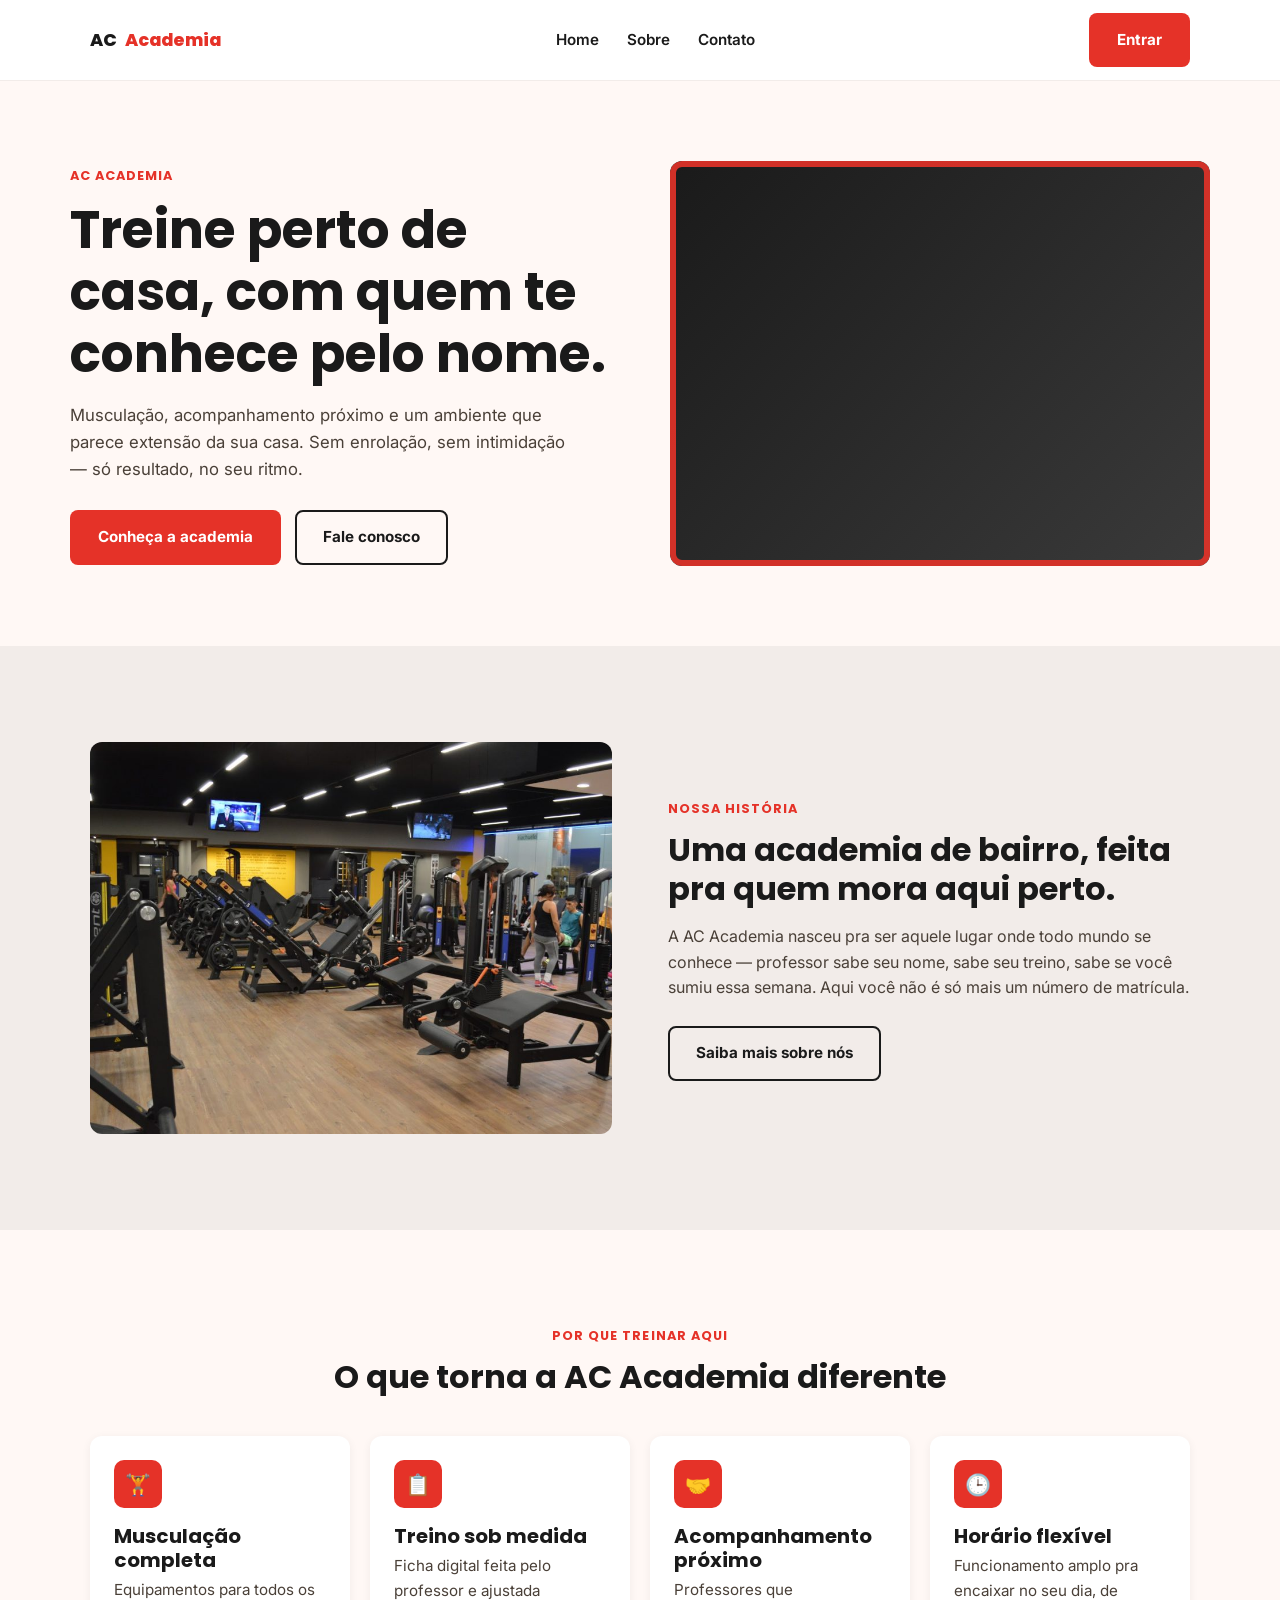
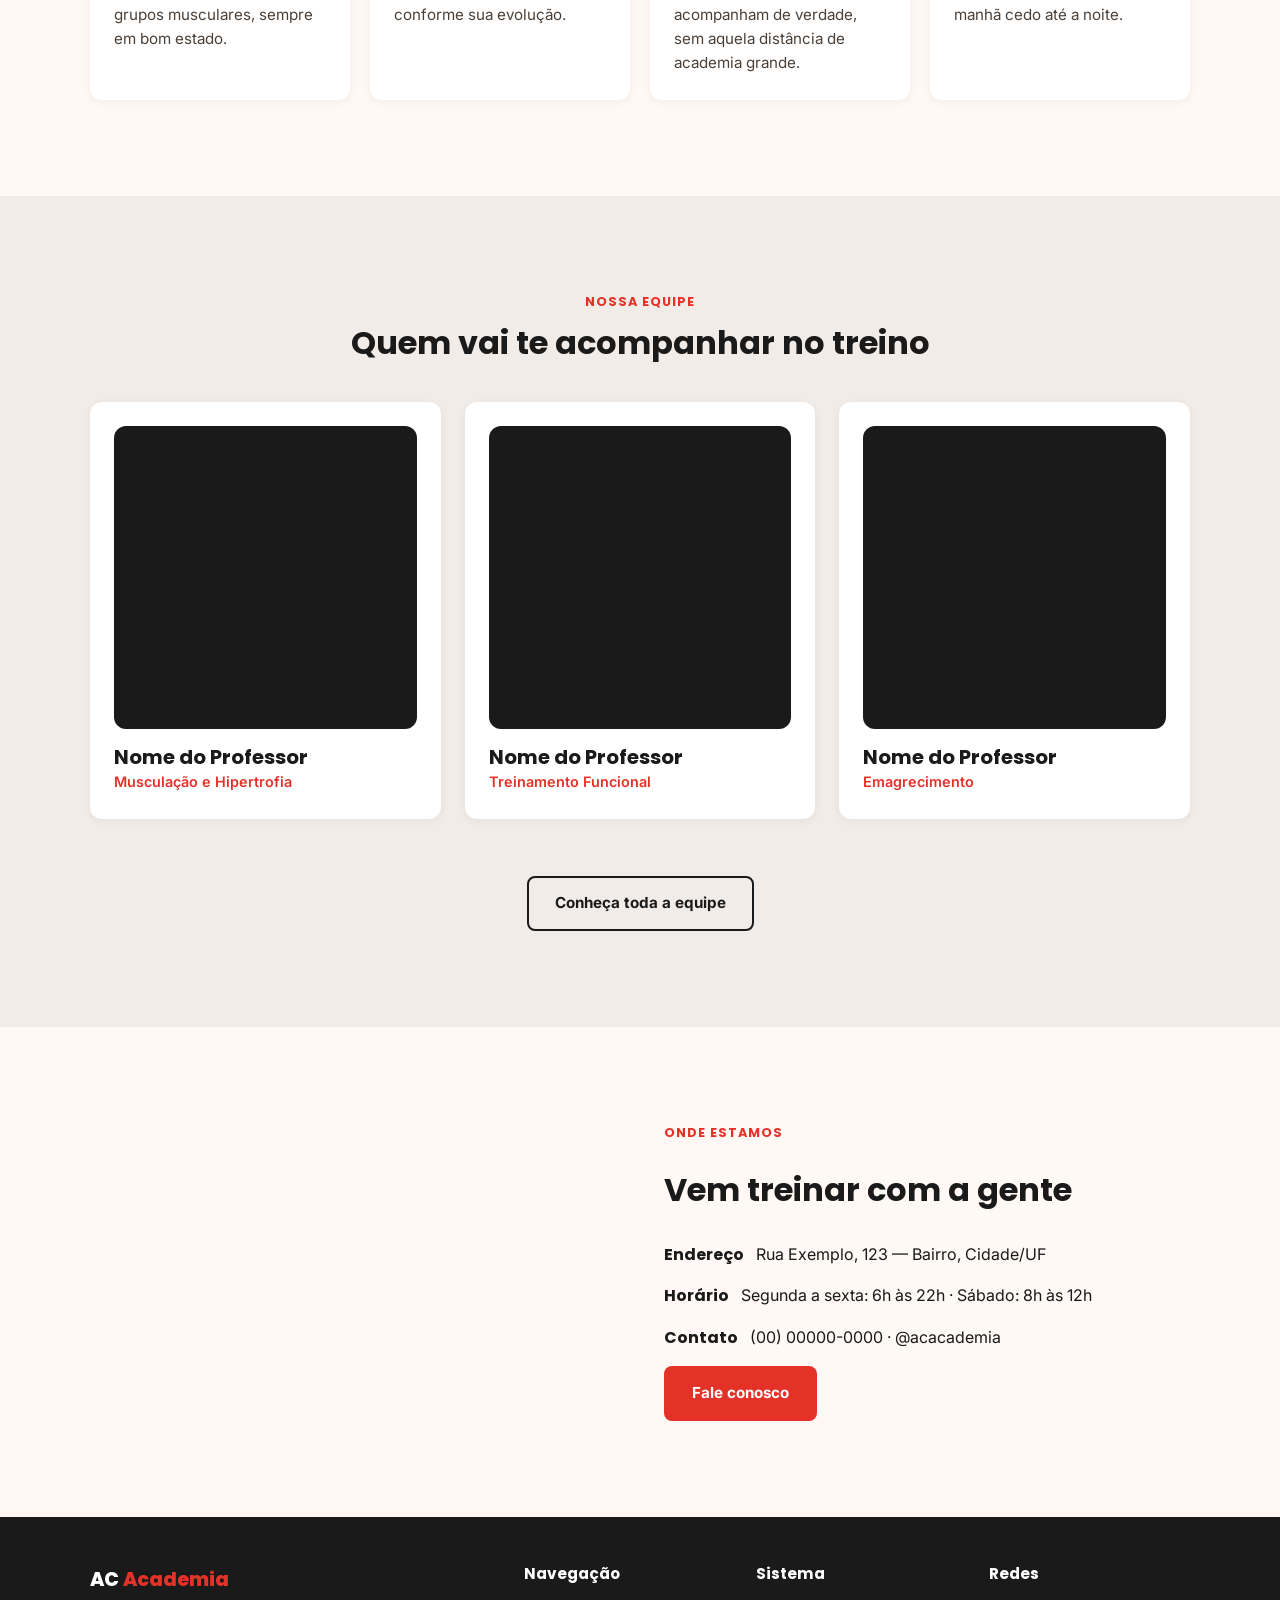
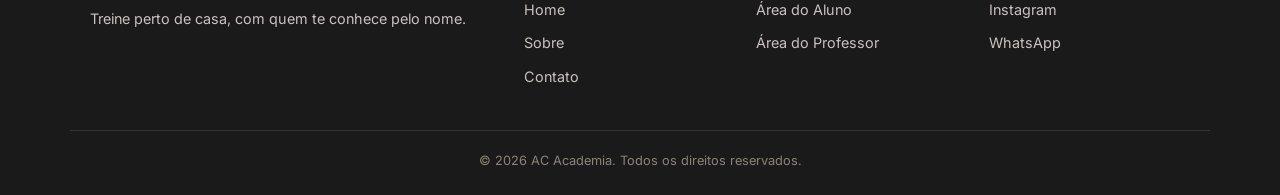
==== index.html @ 334799a9 "primeiro commit - frontend completo" ====
<!doctype html>
<html lang="pt-BR">
  <head>
    <meta charset="UTF-8" />
    <meta name="viewport" content="width=device-width, initial-scale=1.0" />
    <title>AC Academia — Treine perto de casa</title>
    <link rel="stylesheet" href="css/style.css" />
  </head>
  <body>
    <!-- HEADER -->
    <header class="header">
      <div class="container header__inner">
        <a href="index.html" class="header__logo">AC <span>Academia</span></a>

        <nav class="header__menu">
          <a href="index.html">Home</a>
          <a href="sobre.html">Sobre</a>
          <a href="contato.html">Contato</a>
        </nav>

        <a href="login.php" class="btn btn--primario header__cta">Entrar</a>

        <button class="header__toggle" aria-label="Abrir menu">
          <span></span><span></span><span></span>
        </button>
      </div>
    </header>

    <!-- HERO -->
    <section class="container hero__inner">
      <div class="hero__texto">
        <span class="eyebrow">AC Academia</span>
        <h1>Treine perto de casa, com quem te conhece pelo nome.</h1>
        <p>
          Musculação, acompanhamento próximo e um ambiente que parece extensão
          da sua casa. Sem enrolação, sem intimidação — só resultado, no seu
          ritmo.
        </p>
        <div class="hero__acoes">
          <a href="sobre.html" class="btn btn--primario">Conheça a academia</a>
          <a href="contato.html" class="btn btn--secundario">Fale conosco</a>
        </div>
      </div>
      <div class="hero__foto">
        <!-- Substituir por foto real da academia -->
      </div>
    </section>

    <!-- SOBRE RESUMIDO -->
    <section class="secao secao--alt">
      <div class="container sobre__inner">
        <div class="sobre__foto carrossel">
          <img
            src="img/3-dicas-para-aproveitar-melhor-o-espaco-da-academia-1024x681.jpg"
            class="slide slide--ativo"
            alt="Foto da academia"
          />
          <img
            src="img/Equipamentos-foram-reorganizados-para-melhorar-a-fluidez-do-local-1024x830.jpg"
            class="slide"
            alt="Foto da academia"
          />
          <img src="img/IMG_7632.jpg" class="slide" alt="Foto da academia" />
        </div>
        <div>
          <span class="eyebrow">Nossa história</span>
          <h2>Uma academia de bairro, feita pra quem mora aqui perto.</h2>
          <p>
            A AC Academia nasceu pra ser aquele lugar onde todo mundo se conhece
            — professor sabe seu nome, sabe seu treino, sabe se você sumiu essa
            semana. Aqui você não é só mais um número de matrícula.
          </p>
          <br />
          <a href="sobre.html" class="btn btn--secundario"
            >Saiba mais sobre nós</a
          >
        </div>
      </div>
    </section>

    <!-- DIFERENCIAIS -->
    <section class="secao">
      <div class="container">
        <div class="titulo-secao">
          <span class="eyebrow">Por que treinar aqui</span>
          <h2>O que torna a AC Academia diferente</h2>
        </div>

        <div class="grid-diferenciais">
          <div class="diferencial card">
            <div class="diferencial__icone">🏋️</div>
            <h3>Musculação completa</h3>
            <p>
              Equipamentos para todos os grupos musculares, sempre em bom
              estado.
            </p>
          </div>
          <div class="diferencial card">
            <div class="diferencial__icone">📋</div>
            <h3>Treino sob medida</h3>
            <p>
              Ficha digital feita pelo professor e ajustada conforme sua
              evolução.
            </p>
          </div>
          <div class="diferencial card">
            <div class="diferencial__icone">🤝</div>
            <h3>Acompanhamento próximo</h3>
            <p>
              Professores que acompanham de verdade, sem aquela distância de
              academia grande.
            </p>
          </div>
          <div class="diferencial card">
            <div class="diferencial__icone">🕒</div>
            <h3>Horário flexível</h3>
            <p>
              Funcionamento amplo pra encaixar no seu dia, de manhã cedo até a
              noite.
            </p>
          </div>
        </div>
      </div>
    </section>

    <!-- PROFESSORES (PREVIEW) -->
    <section class="secao secao--alt">
      <div class="container">
        <div class="titulo-secao">
          <span class="eyebrow">Nossa equipe</span>
          <h2>Quem vai te acompanhar no treino</h2>
        </div>

        <div class="grid-professores">
          <div class="card">
            <div class="professor__foto"></div>
            <h3>Nome do Professor</h3>
            <span class="professor__especialidade"
              >Musculação e Hipertrofia</span
            >
          </div>
          <div class="card">
            <div class="professor__foto"></div>
            <h3>Nome do Professor</h3>
            <span class="professor__especialidade">Treinamento Funcional</span>
          </div>
          <div class="card">
            <div class="professor__foto"></div>
            <h3>Nome do Professor</h3>
            <span class="professor__especialidade">Emagrecimento</span>
          </div>
        </div>

        <br />
        <div style="text-align: center; margin-top: 32px">
          <a href="sobre.html" class="btn btn--secundario"
            >Conheça toda a equipe</a
          >
        </div>
      </div>
    </section>

    <!-- LOCALIZAÇÃO -->
    <section class="secao">
      <div class="container local__inner">
        <div class="local__mapa">
          <iframe
            src="https://www.google.com/maps?q=Academia&output=embed"
            loading="lazy"
            referrerpolicy="no-referrer-when-downgrade"
          >
          </iframe>
        </div>
        <div class="local__info">
          <span class="eyebrow">Onde estamos</span>
          <h2>Vem treinar com a gente</h2>
          <div class="local__item">
            <strong>Endereço</strong>
            <span>Rua Exemplo, 123 — Bairro, Cidade/UF</span>
          </div>
          <div class="local__item">
            <strong>Horário</strong>
            <span>Segunda a sexta: 6h às 22h · Sábado: 8h às 12h</span>
          </div>
          <div class="local__item">
            <strong>Contato</strong>
            <span>(00) 00000-0000 · @acacademia</span>
          </div>
          <a
            href="contato.html"
            class="btn btn--primario"
            style="width: fit-content"
            >Fale conosco</a
          >
        </div>
      </div>
    </section>

    <!-- FOOTER -->
    <footer class="footer">
      <div class="container footer__inner">
        <div>
          <div class="footer__logo">AC <span>Academia</span></div>
          <p>Treine perto de casa, com quem te conhece pelo nome.</p>
        </div>
        <div>
          <h4>Navegação</h4>
          <ul>
            <li><a href="index.html">Home</a></li>
            <li><a href="sobre.html">Sobre</a></li>
            <li><a href="contato.html">Contato</a></li>
          </ul>
        </div>
        <div>
          <h4>Sistema</h4>
          <ul>
            <li><a href="login.php">Área do Aluno</a></li>
            <li><a href="login.php">Área do Professor</a></li>
          </ul>
        </div>
        <div>
          <h4>Redes</h4>
          <ul>
            <li><a href="#">Instagram</a></li>
            <li><a href="#">WhatsApp</a></li>
          </ul>
        </div>
      </div>
      <div class="container footer__bottom">
        © 2026 AC Academia. Todos os direitos reservados.
      </div>
    </footer>
    <script src="js/script.js"></script>
  </body>
</html>
---- css/style.css ----
/* ===========================
   AC ACADEMIA — style.css
   Mobile-first. Base = celular, media queries ampliam.
   =========================== */

/* ---- Fontes ---- */
@import url("https://fonts.googleapis.com/css2?family=Poppins:wght@600;700;800&family=Inter:wght@400;500;600&display=swap");

/* ---- Reset básico ---- */
*,
*::before,
*::after {
  box-sizing: border-box;
  margin: 0;
  padding: 0;
}

html {
  scroll-behavior: smooth;
}

body {
  font-family: "Inter", sans-serif;
  font-size: 1rem;
  line-height: 1.6;
  color: var(--preto);
  background: var(--creme);
  -webkit-font-smoothing: antialiased;
}

img {
  max-width: 100%;
  display: block;
}
a {
  text-decoration: none;
  color: inherit;
}
ul {
  list-style: none;
}
button {
  font-family: inherit;
  cursor: pointer;
}

/* ---- Variáveis de design ---- */
:root {
  --vermelho: #e53228;
  --vermelho-escuro: #c22a20;
  --preto: #1a1a1a;
  --creme: #fff8f5;
  --cinza-claro: #f2ece9;
  --branco: #ffffff;

  --font-titulo: "Poppins", sans-serif;
  --font-corpo: "Inter", sans-serif;

  --raio: 8px;
  --raio-card: 12px;

  --espaco-secao: 48px;
  --container-max: 1140px;
}

@media (min-width: 1024px) {
  :root {
    --espaco-secao: 96px;
  }
}

/* ---- Foco visível (acessibilidade) ---- */
:focus-visible {
  outline: 3px solid var(--vermelho);
  outline-offset: 2px;
}

/* ---- Utilitários ---- */
.container {
  width: 100%;
  max-width: var(--container-max);
  margin: 0 auto;
  padding: 0 20px;
}

.secao {
  padding: var(--espaco-secao) 0;
}

.secao--alt {
  background: var(--cinza-claro);
}

.eyebrow {
  display: inline-block;
  font-family: var(--font-titulo);
  font-weight: 700;
  font-size: 0.8rem;
  letter-spacing: 0.08em;
  text-transform: uppercase;
  color: var(--vermelho);
  margin-bottom: 12px;
}

h1,
h2,
h3,
h4 {
  font-family: var(--font-titulo);
  font-weight: 700;
  line-height: 1.2;
  color: var(--preto);
}

h1 {
  font-size: 1.9rem;
}
h2 {
  font-size: 1.5rem;
  margin-bottom: 16px;
}
h3 {
  font-size: 1.15rem;
}

p {
  color: #4a4038;
}

.titulo-secao {
  text-align: center;
  max-width: 620px;
  margin: 0 auto 40px;
}
.titulo-secao .eyebrow,
.titulo-secao h2 {
  display: block;
}
.titulo-secao h2 {
  margin-bottom: 8px;
}

@media (min-width: 768px) {
  h1 {
    font-size: 2.75rem;
  }
  h2 {
    font-size: 2rem;
  }
  h3 {
    font-size: 1.25rem;
  }
}

@media (min-width: 1024px) {
  h1 {
    font-size: 3.25rem;
  }
}

/* ---- Botões ---- */
.btn {
  display: inline-flex;
  align-items: center;
  gap: 8px;
  padding: 13px 26px;
  border-radius: var(--raio);
  font-weight: 700;
  font-size: 0.95rem;
  border: 2px solid transparent;
  transition:
    transform 0.15s ease,
    background 0.15s ease;
}

.btn:active {
  transform: scale(0.98);
}

.btn--primario {
  background: var(--vermelho);
  color: var(--branco);
}
.btn--primario:hover {
  background: var(--vermelho-escuro);
}

.btn--secundario {
  background: transparent;
  border-color: var(--preto);
  color: var(--preto);
}
.btn--secundario:hover {
  background: var(--preto);
  color: var(--branco);
}

.btn--claro {
  background: var(--branco);
  color: var(--preto);
}

/* ---- Cards ---- */
.card {
  background: var(--branco);
  border-radius: var(--raio-card);
  padding: 24px;
  box-shadow: 0 2px 10px rgba(26, 26, 26, 0.06);
}

/* ===========================
   HEADER
   =========================== */
.header {
  position: sticky;
  top: 0;
  z-index: 100;
  background: var(--branco);
  border-bottom: 1px solid var(--cinza-claro);
}

.header__inner {
  display: flex;
  align-items: center;
  justify-content: space-between;
  height: 64px;
}

.header__logo {
  display: flex;
  align-items: center;
  gap: 8px;
  font-family: var(--font-titulo);
  font-weight: 800;
  font-size: 1.1rem;
}
.header__logo span {
  color: var(--vermelho);
}

.header__menu {
  display: none;
  align-items: center;
  gap: 28px;
  font-weight: 600;
  font-size: 0.95rem;
}

.header__cta {
  display: none;
}

.header__toggle {
  display: flex;
  flex-direction: column;
  gap: 5px;
  background: none;
  border: none;
  padding: 8px;
}
.header__toggle span {
  width: 22px;
  height: 2px;
  background: var(--preto);
  border-radius: 2px;
}

@media (min-width: 1024px) {
  .header__inner {
    height: 80px;
  }
  .header__menu {
    display: flex;
  }
  .header__cta {
    display: inline-flex;
  }
  .header__toggle {
    display: none;
  }
}

/* ===========================
   HERO
   =========================== */
.hero__inner {
  display: grid;
  gap: 32px;
  padding: 40px 0;
  align-items: center;
}

.hero__texto p {
  font-size: 1.05rem;
  max-width: 46ch;
  margin: 16px 0 28px;
}

.hero__acoes {
  display: flex;
  flex-wrap: wrap;
  gap: 14px;
}

.hero__foto {
  position: relative;
  border-radius: var(--raio-card);
  overflow: hidden;
  aspect-ratio: 4 / 3;
  background: linear-gradient(135deg, var(--preto), #3a3a3a);
}

.hero__foto::after {
  content: "";
  position: absolute;
  inset: 0;
  border: 6px solid var(--vermelho);
  border-radius: var(--raio-card);
  opacity: 0.9;
  pointer-events: none;
}

.hero__foto img {
  width: 100%;
  height: 100%;
  object-fit: cover;
}

@media (min-width: 1024px) {
  .hero__inner {
    grid-template-columns: 1fr 1fr;
    padding: 80px 0;
    gap: 60px;
  }
}

/* ===========================
   DIFERENCIAIS
   =========================== */
.grid-diferenciais {
  display: grid;
  gap: 20px;
  grid-template-columns: 1fr;
}

.diferencial {
  text-align: left;
}
.diferencial__icone {
  width: 48px;
  height: 48px;
  border-radius: 10px;
  background: var(--vermelho);
  color: var(--branco);
  display: flex;
  align-items: center;
  justify-content: center;
  font-size: 1.3rem;
  margin-bottom: 16px;
}
.diferencial p {
  font-size: 0.95rem;
  margin-top: 6px;
}

@media (min-width: 640px) {
  .grid-diferenciais {
    grid-template-columns: 1fr 1fr;
  }
}
@media (min-width: 1024px) {
  .grid-diferenciais {
    grid-template-columns: repeat(4, 1fr);
  }
}

/* ===========================
   GRID PILARES (3 colunas)
   Usado em: sobre.html — seção "Os pilares da AC Academia"
   Diferente de .grid-diferenciais (que é fixo em 4 colunas, usado na Home)
   =========================== */
.grid-pilares {
  display: grid;
  gap: 20px;
  grid-template-columns: 1fr;
  max-width: 900px;
  margin: 0 auto;
}

@media (min-width: 640px) {
  .grid-pilares {
    grid-template-columns: repeat(3, 1fr);
  }
}

/* ===========================
   SOBRE (resumo)
   =========================== */
.sobre__inner {
  display: grid;
  gap: 28px;
  align-items: center;
}
.sobre__foto {
  border-radius: var(--raio-card);
  aspect-ratio: 4/3;
  background: var(--cinza-claro);
}

@media (min-width: 1024px) {
  .sobre__inner {
    grid-template-columns: 1fr 1fr;
    gap: 56px;
  }
}

/* ===========================
   BANNER SIMPLES (só texto)
   Usado em: sobre.html — seção de abertura "Sobre nós"
   Diferente de .sobre__inner (que é texto + foto lado a lado, usado na Home)
   =========================== */
.banner-simples {
  max-width: 640px;
  margin: 0 auto;
  text-align: left;
}

/* ===========================
   PROFESSORES
   =========================== */
.grid-professores {
  display: grid;
  gap: 24px;
  grid-template-columns: 1fr;
}

.professor__foto {
  aspect-ratio: 1/1;
  border-radius: var(--raio-card);
  background: var(--preto);
  margin-bottom: 16px;
}

.professor__especialidade {
  color: var(--vermelho);
  font-weight: 600;
  font-size: 0.9rem;
}

@media (min-width: 640px) {
  .grid-professores {
    grid-template-columns: repeat(3, 1fr);
  }
}

/* ===========================
   LOCALIZAÇÃO
   =========================== */
.local__inner {
  display: grid;
  gap: 24px;
}
.local__mapa {
  border-radius: var(--raio-card);
  overflow: hidden;
  aspect-ratio: 16/9;
}
.local__mapa iframe {
  width: 100%;
  height: 100%;
  border: 0;
}

.local__info {
  display: grid;
  gap: 16px;
}
.local__item {
  display: flex;
  gap: 12px;
  align-items: flex-start;
}
.local__item strong {
  display: block;
  font-family: var(--font-titulo);
}

@media (min-width: 1024px) {
  .local__inner {
    grid-template-columns: 1fr 1fr;
    gap: 48px;
  }
}

/* ===========================
   FOOTER
   =========================== */
.footer {
  background: var(--preto);
  color: var(--branco);
  padding: 48px 0 24px;
}
.footer__inner {
  display: grid;
  gap: 32px;
  margin-bottom: 32px;
}
.footer__logo {
  font-family: var(--font-titulo);
  font-weight: 800;
  font-size: 1.2rem;
  margin-bottom: 12px;
}
.footer__logo span {
  color: var(--vermelho);
}
.footer p,
.footer a {
  color: #c9c2bc;
  font-size: 0.9rem;
}
.footer a:hover {
  color: var(--branco);
}
.footer h4 {
  color: var(--branco);
  font-size: 0.95rem;
  margin-bottom: 14px;
}
.footer ul li {
  margin-bottom: 8px;
}
.footer__bottom {
  border-top: 1px solid #333;
  padding-top: 20px;
  font-size: 0.8rem;
  color: #8a8478;
  text-align: center;
}

@media (min-width: 768px) {
  .footer__inner {
    grid-template-columns: 2fr 1fr 1fr 1fr;
  }
}

/* ===========================
   CONTATO (formulário + dados lado a lado)
   Usado em: contato.html
   =========================== */
.contato__inner {
  display: grid;
  gap: 32px;
}
@media (min-width: 1024px) {
  .contato__inner {
    grid-template-columns: 1fr 1fr;
    gap: 60px;
  }
}

/* ===========================
   FORMULÁRIO DE CONTATO
   Usado em: contato.html
   =========================== */
.contato__inner form label {
  display: block;
  font-weight: 600;
  font-size: 0.9rem;
  margin-bottom: 6px;
  margin-top: 16px;
}

.contato__inner form label:first-child {
  margin-top: 0;
}

.contato__inner form input,
.contato__inner form textarea {
  width: 100%;
  padding: 12px 14px;
  border: 1px solid #ddd3cc;
  border-radius: var(--raio);
  font-family: var(--font-corpo);
  font-size: 0.95rem;
  background: var(--branco);
}

.contato__inner form textarea {
  resize: vertical;
  min-height: 120px;
}

.contato__inner form input:focus,
.contato__inner form textarea:focus {
  outline: none;
  border-color: var(--vermelho);
}

.contato__inner form button {
  margin-top: 24px;
}

.contato__inner ul li {
  margin-bottom: 10px;
}

.contato__inner ul li:last-child {
  margin-bottom: 0;
}

/* ===========================
   CARROSSEL DE FOTOS
   Usado em: index.html — seção "Sobre resumido" (.sobre__foto)
   Empilha várias fotos no mesmo espaço; a classe .slide--ativo
   controla qual delas fica visível (opacity 1)
   =========================== */
.carrossel {
  position: relative;
  border-radius: var(--raio-card);
  overflow: hidden;
}

.carrossel .slide {
  position: absolute;
  inset: 0;
  width: 100%;
  height: 100%;
  object-fit: cover;
  opacity: 0;
  transition: opacity 0.6s ease;
}

.carrossel .slide--ativo {
  opacity: 1;
}

.login-pagina {
  display: flex;
  justify-content: center;
  align-items: center;
  min-height: 70vh;
  max-height: 50vh;
}

.login-card {
  background: var(--branco);
  border-radius: var(--raio-card);
  padding: 24px;
  box-shadow: 0 2px 10px rgba(26, 26, 26, 0.06);
  width: 100%;
  max-width: 400px;
}

.login-card form input {
  width: 100%;
  padding: 12px 24px;
  border: 1px solid #ddd3cc;
  border-radius: var(--raio);
  font-family: var(--font-corpo);
  font-size: 0.95rem;
  background: var(--branco);
}

.link-secundario {
  display: inline-block;
  margin-top: 16px;
  font-size: 0.9rem;
  font-weight: 600;
  color: var(--preto);
  text-decoration: underline;
  text-underline-offset: 3px;
}

.link-secundario:hover {
  color: var(--vermelho);
}

/* ===========================
   BOTÃO CADASTRAR EXERCÍCIO
   Usado em: painel-professor.html
   Ação de destaque neutra, separada dos botões vermelhos da tabela
   =========================== */
.btn--exercicio {
  background: var(--preto);
  color: var(--branco);
}

.btn--exercicio:hover {
  background: #333333;
}

/* ===========================
   TABELA (cabeçalho + células)
   Usado em: painel-professor.html e montar-treino.html
   Estilo genérico pra qualquer <table> do sistema
   =========================== */

/* Célula de cabeçalho (<th>): fundo diferenciado pra destacar dos dados */
th {
  text-align: center;
  padding: 12px 16px; /* respiro interno grande, deixa a tabela mais espaçosa */
  border-bottom: 2px solid #ddd3cc; /* linha mais grossa separando cabeçalho dos dados */
  color: var(--preto);
  background-color: var(--cinza-claro); /* fundo diferente do resto da tabela */
}

/* Célula de dado (<td>): espaçamento e linha sutil entre as linhas */
td {
  text-align: center;
  padding: 12px 16px;
  border-bottom: 1px solid #ddd3cc; /* linha mais fina que a do cabeçalho */
}

/* A tabela em si: ocupa toda a largura disponível */
table {
  border-collapse: separate; /* mantém as bordas "separadas" em vez de unidas numa só linha */
  width: 100%;
}

/* ===========================
   WRAPPER DA TABELA (scroll no mobile)
   Envolve a <table> pra permitir rolagem horizontal em telas pequenas,
   sem quebrar o layout do resto da página
   =========================== */
.tabela-wrapper {
  overflow-x: auto;
}

/* ===========================
   CABEÇALHO DO PAINEL (título + botão de ação alinhados nas pontas)
   Usado em: painel-professor.html — "Meus Alunos" + "Cadastrar Exercício"
   =========================== */
.painel-cabecalho {
  display: flex;
  justify-content: space-between; /* título de um lado, botão do outro */
  align-items: center; /* centraliza verticalmente os dois */
  flex-wrap: wrap; /* no mobile, quebra linha em vez de espremer */
  gap: 16px; /* espaço mínimo entre título e botão quando quebra linha */
}

/* ===========================
   BOTÃO EDITAR (tabela de alunos)
   Usado em: painel-professor.html
   Ação neutra — aluno já tem treino atualizado
   =========================== */
.btn--editar {
  background: transparent;
  color: var(--preto);
  border: 2px solid var(--preto);
  min-width: 155px;
  justify-content: center;
}

.btn--editar:hover {
  background: var(--preto);
  color: var(--branco);
}

/* ===========================
   BOTÃO MONTAR TREINO (tabela de alunos)
   Usado em: painel-professor.html
   Ação de destaque — aluno ainda sem treino
   =========================== */
.btn--montar {
  background: var(--vermelho);
  color: var(--branco);
  min-width: 155px;
  justify-content: center;
}

.btn--montar:hover {
  background: var(--vermelho-escuro);
}

/* ===========================
   ABAS DE TREINO (A, B, C, D...)
   Usado em: montar-treino.html (professor) e meu-treino.html (aluno)
   =========================== */

/* Container: coloca as abas lado a lado, com espaço entre elas */
.abas-treino {
  display: flex;
  gap: 12px;
  flex-wrap: wrap; /* quebra linha no mobile se não couber todas */
}

/* Estilo base de toda aba (o "padrão", antes de saber se tá ativa ou não) */
.aba {
  padding: 10px 20px;
  border-radius: var(--raio);
  border: 2px solid var(--border-strong, #ddd3cc);
  font-weight: 600;
  color: var(--preto);
  background: var(--branco);
}

/* Sobrescreve o estilo base só na aba que estiver marcada como ativa */
.aba--ativa {
  background: var(--vermelho);
  color: var(--branco);
  border-color: var(--vermelho);
}

/* Estilo do botão "+" — borda tracejada, cor apagada, sinalizando "ainda não funciona de verdade" */
.aba--add {
  border-style: dashed;
  color: #999;
}

.aba--add:hover {
  border-color: var(--vermelho);
  color: var(--vermelho);
}

/* ===========================
   FORMULÁRIO DE ADICIONAR EXERCÍCIO
   Usado em: montar-treino.html
   =========================== */

/* Formulário começa escondido */
.formulario-exercicio {
  display: none;
  margin-top: 16px;
}

/* Quando ganhar a classe "ativo" (via JS), aparece */
.formulario-exercicio.ativo {
  display: block;
}

/* ===========================
   BOTÃO REMOVER EXERCÍCIO (tabela de treino)
   Usado em: montar-treino.html
   Ação de destaque — remove o exercício da tabela, não é neutro
   =========================== */
.btn--remover {
  background: var(--vermelho);
  color: var(--branco);
  min-width: 155px;
  justify-content: center;
}

.btn--remover:hover {
  background: var(--vermelho-escuro);
}

/* ===========================
   LINHA DO FORMULÁRIO (grid de 2 colunas)
   Usado em: montar-treino.html — agrupa campos relacionados
   (ex: grupo+exercício, séries+repetições, carga+observação)
   =========================== */

/* Estilo base: no mobile, cada linha vira 1 coluna só (campos empilhados) */
.form-linha {
  display: grid;
  grid-template-columns: 1fr;
  gap: 12px; /* espaço entre os campos */
  margin-bottom: 12px; /* espaço entre uma linha e a próxima */
}

/* A partir de 640px de largura de tela, cada linha vira 2 colunas lado a lado */
@media (min-width: 640px) {
  .form-linha {
    grid-template-columns: repeat(2, 1fr);
  }
}

/* ===========================
   CAMPOS DO FORMULÁRIO DE EXERCÍCIO
   Usado em: montar-treino.html (professor)
   =========================== */
.formulario-exercicio select,
.formulario-exercicio input {
  width: 100%;
  padding: 12px 14px;
  border: 1px solid #ddd3cc;
  border-radius: var(--raio);
  font-family: var(--font-corpo);
  font-size: 0.95rem;
  background: var(--branco);
}

.formulario-exercicio select:focus,
.formulario-exercicio input:focus {
  outline: none;
  border-color: var(--vermelho);
}

.form-linha input,
.form-linha select {
  width: 100%;
  padding: 12px 14px;
  border: 1px solid #ddd3cc;
  border-radius: var(--raio);
  font-family: var(--font-corpo);
  font-size: 0.95rem;
  background: var(--branco);
}

.form-linha input:focus,
.form-linha select:focus {
  outline: none;
  border-color: var(--vermelho);
}

/* ===========================
   TABELA DE TREINO DO ALUNO
   Usado em: meu-treino.html (aluno)
   =========================== */
.tabela-treino th {
  text-align: left;
  padding: 12px 16px; /* respiro interno grande, deixa a tabela mais espaçosa */
  border-bottom: 2px solid #ddd3cc; /* linha mais grossa separando cabeçalho dos dados */
  color: var(--preto);
  background-color: var(--cinza-claro); /* fundo diferente do resto da tabela */
}

/* Célula de dado (<td>): espaçamento e linha sutil entre as linhas */
.tabela-treino td {
  text-align: left;

  padding: 12px 16px;
  border-bottom: 1px solid #ddd3cc; /* linha mais fina que a do cabeçalho */
}

/* A tabela em si: ocupa toda a largura disponível */
.tabela-treino {
  border-collapse: separate; /* mantém as bordas "separadas" em vez de unidas numa só linha */
  width: 100%;
}

/* ===========================
   WRAPPER DA TABELA (scroll no mobile)
   Envolve a <table> pra permitir rolagem horizontal em telas pequenas,
   sem quebrar o layout do resto da página
   =========================== */
.tabela-wrapper {
  overflow-x: auto;
}
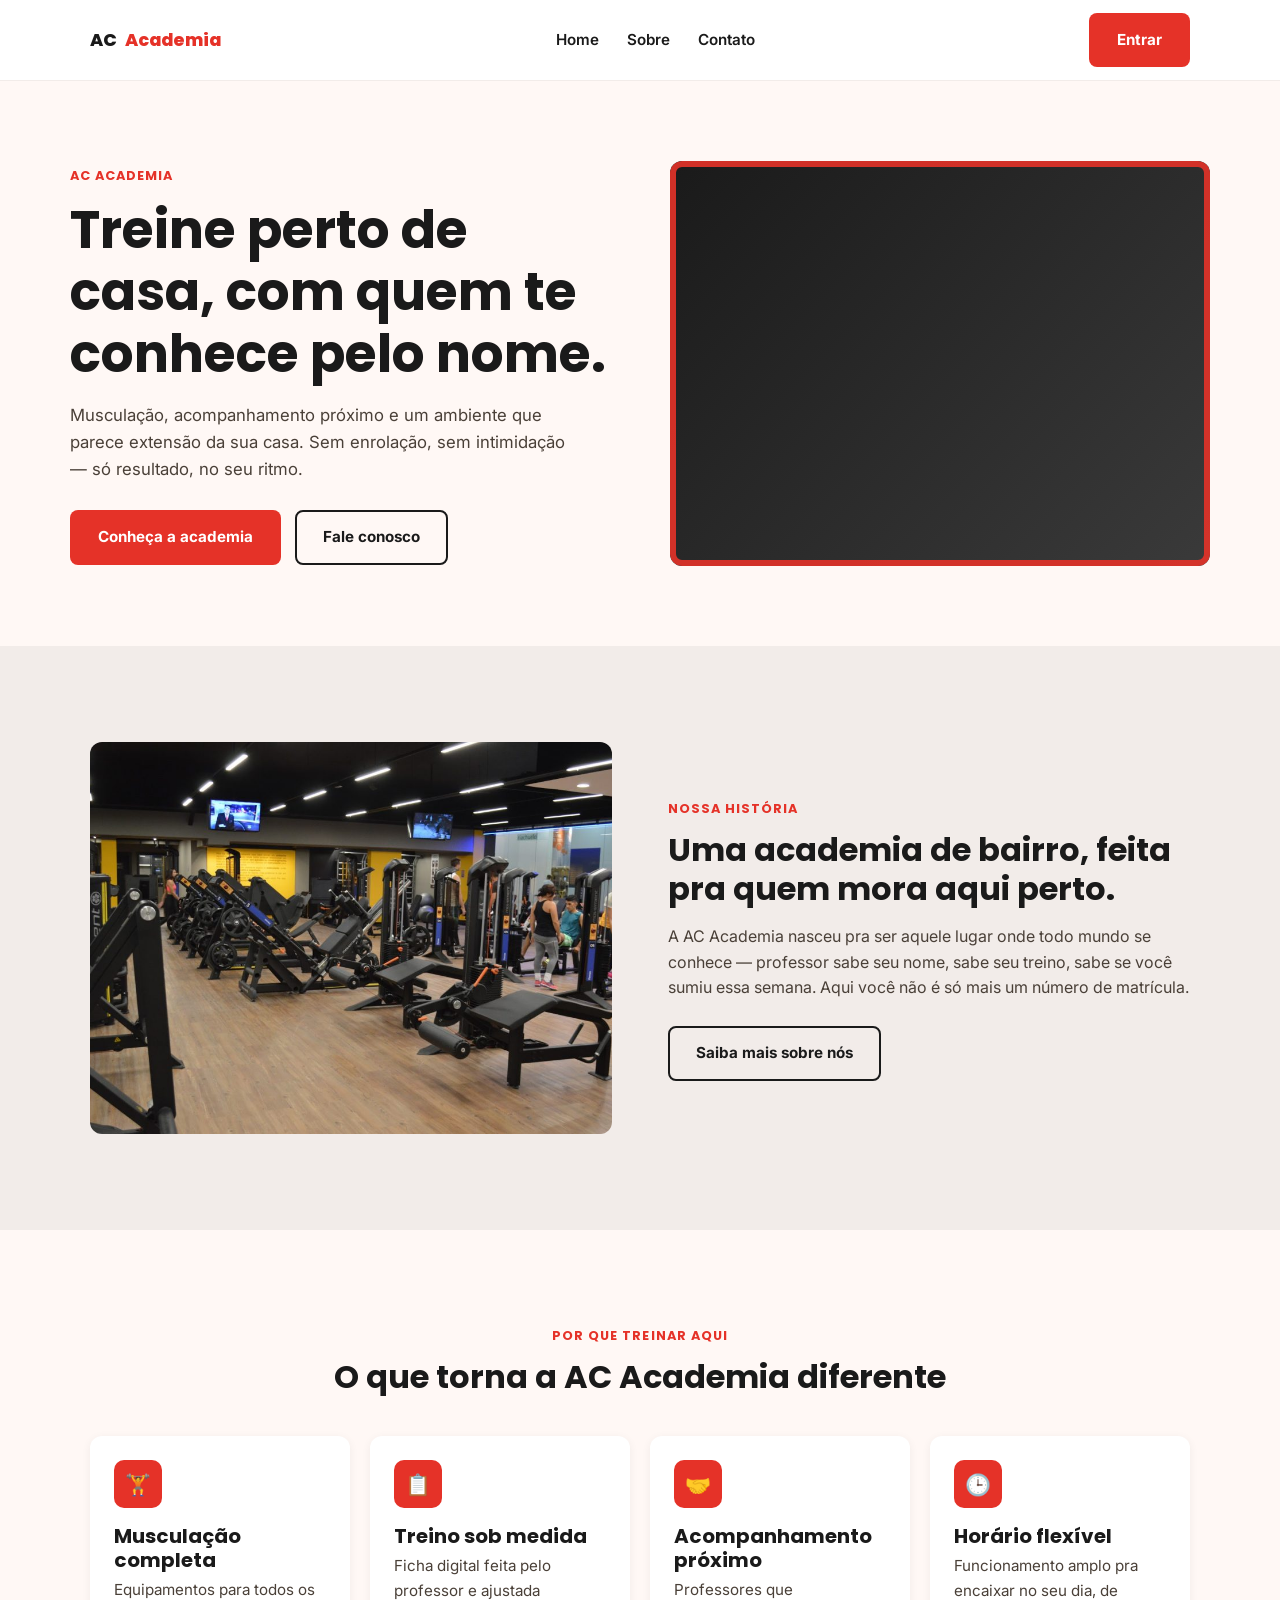
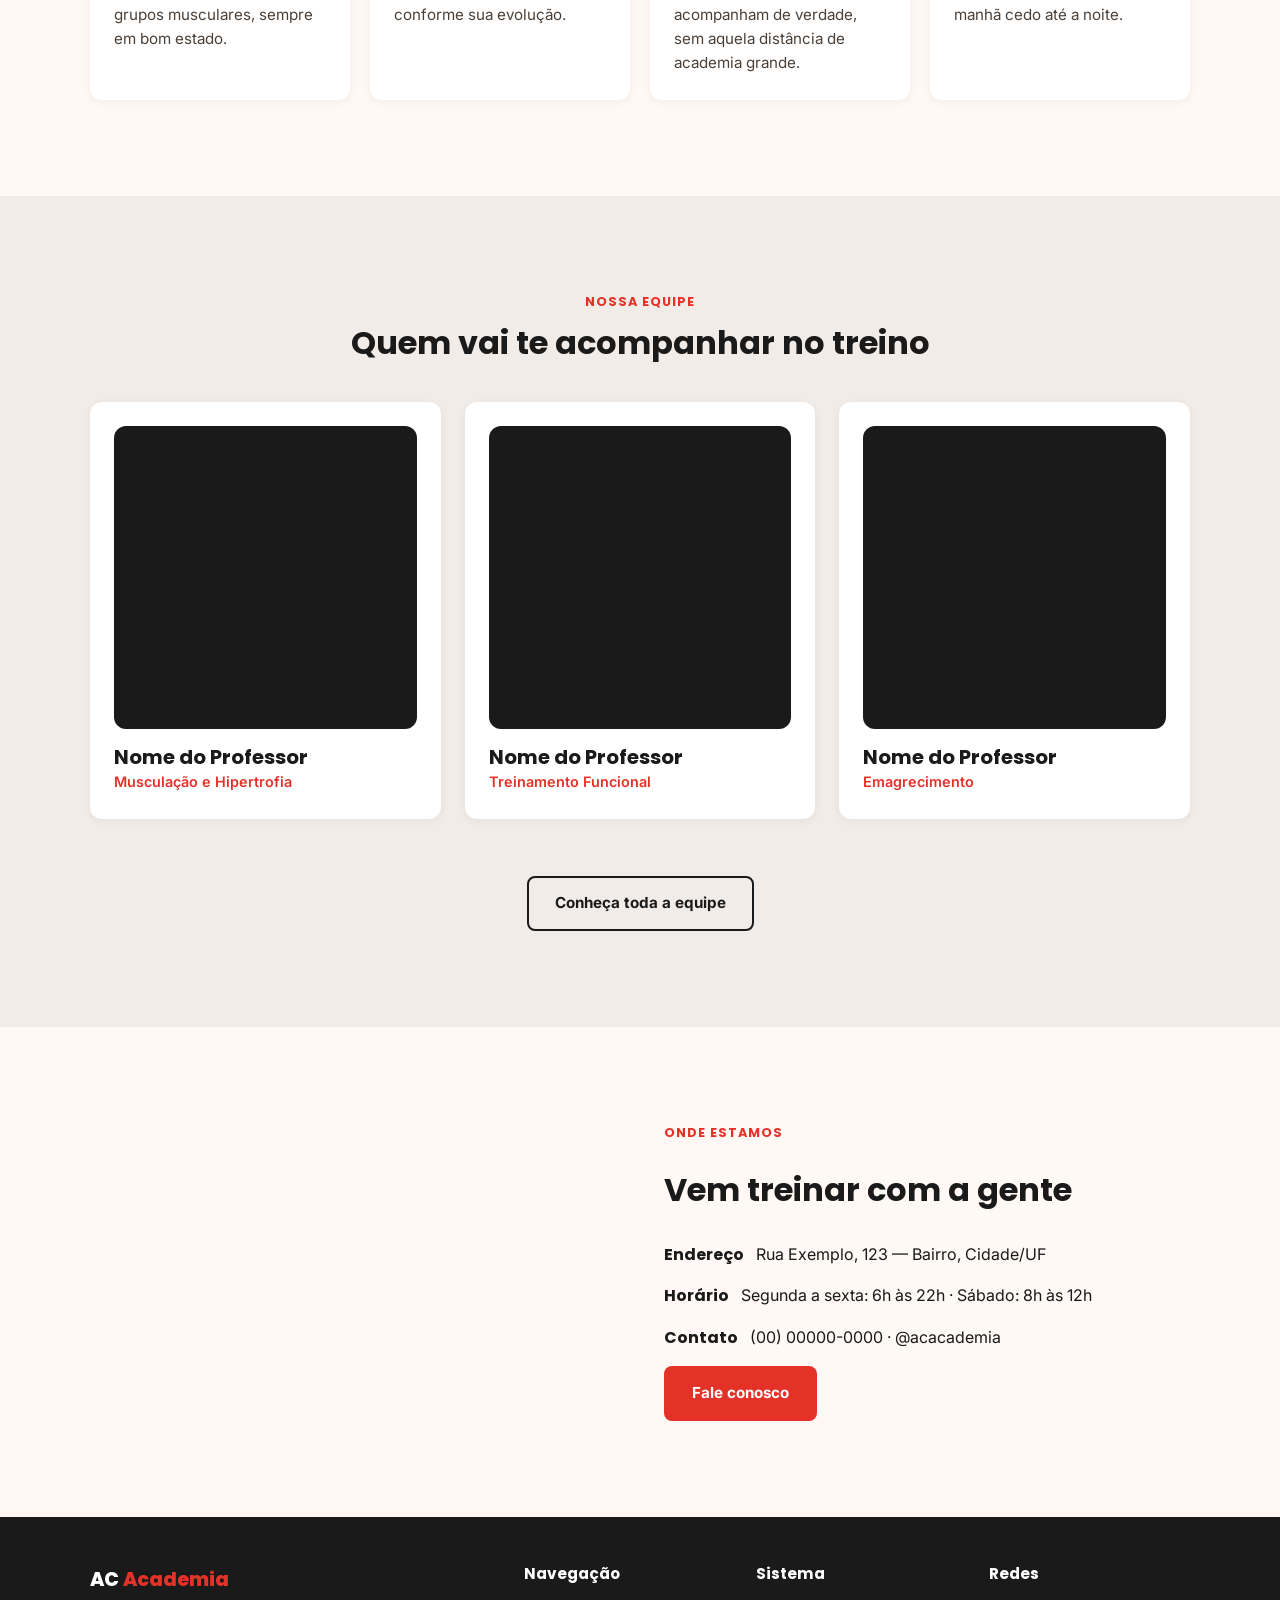
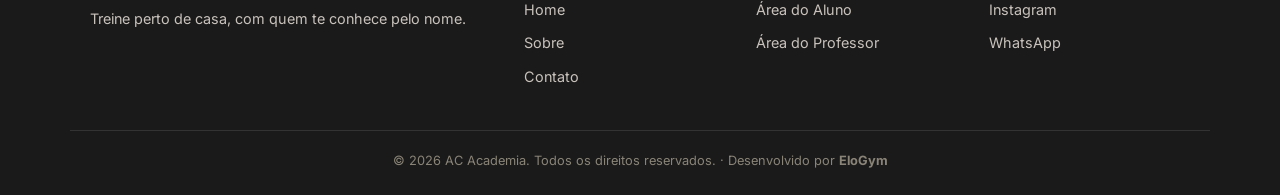
==== commit c8ee0480: "Redesign do sistema e novas funções de treino - Menu mobile funcional, alertas, badges e footer EloG" ====
--- a/index.html
+++ b/index.html
@@ -227,7 +227,7 @@
         </div>
       </div>
       <div class="container footer__bottom">
-        © 2026 AC Academia. Todos os direitos reservados.
+        © 2026 AC Academia. Todos os direitos reservados. · Desenvolvido por <strong>EloGym</strong>
       </div>
     </footer>
     <script src="js/script.js"></script>
--- a/css/style.css
+++ b/css/style.css
@@ -41,6 +41,7 @@
 }
 button {
   font-family: inherit;
+  line-height: inherit; /* sem isso o <button> fica mais baixo que um <a class="btn"> */
   cursor: pointer;
 }
 
@@ -48,9 +49,14 @@
 :root {
   --vermelho: #e53228;
   --vermelho-escuro: #c22a20;
+  --vermelho-claro: #fdecea;
+  --verde: #1e7a3c;
+  --verde-claro: #e6f4ea;
   --preto: #1a1a1a;
   --creme: #fff8f5;
   --cinza-claro: #f2ece9;
+  --cinza-texto: #8a8478;
+  --borda: #ddd3cc;
   --branco: #ffffff;
 
   --font-titulo: "Poppins", sans-serif;
@@ -81,6 +87,12 @@
   max-width: var(--container-max);
   margin: 0 auto;
   padding: 0 20px;
+}
+
+/* Área principal das páginas do sistema (respiro em cima e embaixo) */
+.pagina {
+  padding-top: 24px;
+  padding-bottom: 48px;
 }
 
 .secao {
@@ -226,7 +238,9 @@
   height: 64px;
 }
 
+/* A ordem visual: logo e hambúrguer na 1ª linha; menu e "Sair" embaixo quando o menu abre no celular */
 .header__logo {
+  order: 1;
   display: flex;
   align-items: center;
   gap: 8px;
@@ -238,19 +252,8 @@
   color: var(--vermelho);
 }
 
-.header__menu {
-  display: none;
-  align-items: center;
-  gap: 28px;
-  font-weight: 600;
-  font-size: 0.95rem;
-}
-
-.header__cta {
-  display: none;
-}
-
 .header__toggle {
+  order: 2;
   display: flex;
   flex-direction: column;
   gap: 5px;
@@ -263,6 +266,72 @@
   height: 2px;
   background: var(--preto);
   border-radius: 2px;
+  transition:
+    transform 0.2s ease,
+    opacity 0.2s ease;
+}
+
+.header__menu {
+  order: 3;
+  display: none;
+  align-items: center;
+  gap: 28px;
+  font-weight: 600;
+  font-size: 0.95rem;
+}
+
+.header__cta {
+  order: 4;
+  display: none;
+}
+
+/* ---- Menu mobile aberto (o JS coloca a classe .header--aberto no <header>) ---- */
+@media (max-width: 1023px) {
+  .header--aberto .header__inner {
+    flex-wrap: wrap;
+    height: auto;
+    padding-bottom: 16px;
+  }
+
+  /* Mantém a 1ª linha (logo + X) com a mesma altura do header fechado */
+  .header--aberto .header__logo {
+    min-height: 64px;
+  }
+
+  .header--aberto .header__menu {
+    display: flex;
+    flex-direction: column;
+    align-items: flex-start;
+    gap: 0;
+    width: 100%;
+    border-top: 1px solid var(--cinza-claro);
+    padding-top: 8px;
+  }
+
+  .header--aberto .header__menu a,
+  .header--aberto .header__menu p {
+    display: block;
+    width: 100%;
+    padding: 10px 0;
+  }
+
+  .header--aberto .header__cta {
+    display: inline-flex;
+    justify-content: center;
+    width: 100%;
+    margin-top: 8px;
+  }
+
+  /* Hambúrguer vira "X" */
+  .header--aberto .header__toggle span:nth-child(1) {
+    transform: translateY(7px) rotate(45deg);
+  }
+  .header--aberto .header__toggle span:nth-child(2) {
+    opacity: 0;
+  }
+  .header--aberto .header__toggle span:nth-child(3) {
+    transform: translateY(-7px) rotate(-45deg);
+  }
 }
 
 @media (min-width: 1024px) {
@@ -377,7 +446,6 @@
 /* ===========================
    GRID PILARES (3 colunas)
    Usado em: sobre.html — seção "Os pilares da AC Academia"
-   Diferente de .grid-diferenciais (que é fixo em 4 colunas, usado na Home)
    =========================== */
 .grid-pilares {
   display: grid;
@@ -417,7 +485,6 @@
 /* ===========================
    BANNER SIMPLES (só texto)
    Usado em: sobre.html — seção de abertura "Sobre nós"
-   Diferente de .sobre__inner (que é texto + foto lado a lado, usado na Home)
    =========================== */
 .banner-simples {
   max-width: 640px;
@@ -534,7 +601,7 @@
   border-top: 1px solid #333;
   padding-top: 20px;
   font-size: 0.8rem;
-  color: #8a8478;
+  color: var(--cinza-texto);
   text-align: center;
 }
 
@@ -579,7 +646,7 @@
 .contato__inner form textarea {
   width: 100%;
   padding: 12px 14px;
-  border: 1px solid #ddd3cc;
+  border: 1px solid var(--borda);
   border-radius: var(--raio);
   font-family: var(--font-corpo);
   font-size: 0.95rem;
@@ -612,8 +679,6 @@
 /* ===========================
    CARROSSEL DE FOTOS
    Usado em: index.html — seção "Sobre resumido" (.sobre__foto)
-   Empilha várias fotos no mesmo espaço; a classe .slide--ativo
-   controla qual delas fica visível (opacity 1)
    =========================== */
 .carrossel {
   position: relative;
@@ -635,12 +700,33 @@
   opacity: 1;
 }
 
+/* ===========================
+   LOGIN E TROCA DE SENHA
+   =========================== */
+/* Centraliza o card na tela; o padding evita que ele encoste nas bordas no celular */
 .login-pagina {
   display: flex;
   justify-content: center;
   align-items: center;
   min-height: 70vh;
-  max-height: 50vh;
+  padding: 32px 20px;
+}
+
+.login-card h2 {
+  margin-bottom: 8px;
+}
+
+/* Rótulo que só leitores de tela "veem" (acessibilidade sem mudar o visual) */
+.sr-only {
+  position: absolute;
+  width: 1px;
+  height: 1px;
+  padding: 0;
+  margin: -1px;
+  overflow: hidden;
+  clip: rect(0, 0, 0, 0);
+  white-space: nowrap;
+  border: 0;
 }
 
 .login-card {
@@ -655,7 +741,7 @@
 .login-card form input {
   width: 100%;
   padding: 12px 24px;
-  border: 1px solid #ddd3cc;
+  border: 1px solid var(--borda);
   border-radius: var(--raio);
   font-family: var(--font-corpo);
   font-size: 0.95rem;
@@ -678,7 +764,6 @@
 
 /* ===========================
    BOTÃO CADASTRAR EXERCÍCIO
-   Usado em: painel-professor.html
    Ação de destaque neutra, separada dos botões vermelhos da tabela
    =========================== */
 .btn--exercicio {
@@ -692,57 +777,52 @@
 
 /* ===========================
    TABELA (cabeçalho + células)
-   Usado em: painel-professor.html e montar-treino.html
    Estilo genérico pra qualquer <table> do sistema
    =========================== */
-
-/* Célula de cabeçalho (<th>): fundo diferenciado pra destacar dos dados */
 th {
   text-align: center;
-  padding: 12px 16px; /* respiro interno grande, deixa a tabela mais espaçosa */
-  border-bottom: 2px solid #ddd3cc; /* linha mais grossa separando cabeçalho dos dados */
+  padding: 12px 16px;
+  border-bottom: 2px solid var(--borda);
   color: var(--preto);
-  background-color: var(--cinza-claro); /* fundo diferente do resto da tabela */
-}
-
-/* Célula de dado (<td>): espaçamento e linha sutil entre as linhas */
+  background-color: var(--cinza-claro);
+}
+
 td {
   text-align: center;
   padding: 12px 16px;
-  border-bottom: 1px solid #ddd3cc; /* linha mais fina que a do cabeçalho */
-}
-
-/* A tabela em si: ocupa toda a largura disponível */
+  border-bottom: 1px solid var(--borda);
+}
+
 table {
-  border-collapse: separate; /* mantém as bordas "separadas" em vez de unidas numa só linha */
+  border-collapse: separate;
   width: 100%;
 }
 
 /* ===========================
    WRAPPER DA TABELA (scroll no mobile)
-   Envolve a <table> pra permitir rolagem horizontal em telas pequenas,
-   sem quebrar o layout do resto da página
    =========================== */
 .tabela-wrapper {
   overflow-x: auto;
 }
 
 /* ===========================
-   CABEÇALHO DO PAINEL (título + botão de ação alinhados nas pontas)
-   Usado em: painel-professor.html — "Meus Alunos" + "Cadastrar Exercício"
+   CABEÇALHO DO PAINEL (título + botões alinhados nas pontas)
    =========================== */
 .painel-cabecalho {
   display: flex;
-  justify-content: space-between; /* título de um lado, botão do outro */
-  align-items: center; /* centraliza verticalmente os dois */
-  flex-wrap: wrap; /* no mobile, quebra linha em vez de espremer */
-  gap: 16px; /* espaço mínimo entre título e botão quando quebra linha */
+  justify-content: space-between;
+  align-items: center;
+  flex-wrap: wrap;
+  gap: 16px;
+}
+
+/* O título já fica alinhado pelo flex; a margem de baixo do h2 desalinharia */
+.painel-cabecalho h2 {
+  margin-bottom: 0;
 }
 
 /* ===========================
    BOTÃO EDITAR (tabela de alunos)
-   Usado em: painel-professor.html
-   Ação neutra — aluno já tem treino atualizado
    =========================== */
 .btn--editar {
   background: transparent;
@@ -759,8 +839,6 @@
 
 /* ===========================
    BOTÃO MONTAR TREINO (tabela de alunos)
-   Usado em: painel-professor.html
-   Ação de destaque — aluno ainda sem treino
    =========================== */
 .btn--montar {
   background: var(--vermelho);
@@ -775,34 +853,29 @@
 
 /* ===========================
    ABAS DE TREINO (A, B, C, D...)
-   Usado em: montar-treino.html (professor) e meu-treino.html (aluno)
-   =========================== */
-
-/* Container: coloca as abas lado a lado, com espaço entre elas */
+   Usado em: montar-treino.php (professor) e meu-treino.php (aluno)
+   =========================== */
 .abas-treino {
   display: flex;
   gap: 12px;
-  flex-wrap: wrap; /* quebra linha no mobile se não couber todas */
-}
-
-/* Estilo base de toda aba (o "padrão", antes de saber se tá ativa ou não) */
+  flex-wrap: wrap;
+}
+
 .aba {
   padding: 10px 20px;
   border-radius: var(--raio);
-  border: 2px solid var(--border-strong, #ddd3cc);
+  border: 2px solid var(--borda);
   font-weight: 600;
   color: var(--preto);
   background: var(--branco);
 }
 
-/* Sobrescreve o estilo base só na aba que estiver marcada como ativa */
 .aba--ativa {
   background: var(--vermelho);
   color: var(--branco);
   border-color: var(--vermelho);
 }
 
-/* Estilo do botão "+" — borda tracejada, cor apagada, sinalizando "ainda não funciona de verdade" */
 .aba--add {
   border-style: dashed;
   color: #999;
@@ -815,24 +888,19 @@
 
 /* ===========================
    FORMULÁRIO DE ADICIONAR EXERCÍCIO
-   Usado em: montar-treino.html
-   =========================== */
-
-/* Formulário começa escondido */
+   Usado em: montar-treino.php
+   =========================== */
 .formulario-exercicio {
   display: none;
   margin-top: 16px;
 }
 
-/* Quando ganhar a classe "ativo" (via JS), aparece */
 .formulario-exercicio.ativo {
   display: block;
 }
 
 /* ===========================
-   BOTÃO REMOVER EXERCÍCIO (tabela de treino)
-   Usado em: montar-treino.html
-   Ação de destaque — remove o exercício da tabela, não é neutro
+   BOTÃO REMOVER
    =========================== */
 .btn--remover {
   background: var(--vermelho);
@@ -847,19 +915,14 @@
 
 /* ===========================
    LINHA DO FORMULÁRIO (grid de 2 colunas)
-   Usado em: montar-treino.html — agrupa campos relacionados
-   (ex: grupo+exercício, séries+repetições, carga+observação)
-   =========================== */
-
-/* Estilo base: no mobile, cada linha vira 1 coluna só (campos empilhados) */
+   =========================== */
 .form-linha {
   display: grid;
   grid-template-columns: 1fr;
-  gap: 12px; /* espaço entre os campos */
-  margin-bottom: 12px; /* espaço entre uma linha e a próxima */
-}
-
-/* A partir de 640px de largura de tela, cada linha vira 2 colunas lado a lado */
+  gap: 12px;
+  margin-bottom: 12px;
+}
+
 @media (min-width: 640px) {
   .form-linha {
     grid-template-columns: repeat(2, 1fr);
@@ -868,13 +931,14 @@
 
 /* ===========================
    CAMPOS DO FORMULÁRIO DE EXERCÍCIO
-   Usado em: montar-treino.html (professor)
    =========================== */
 .formulario-exercicio select,
-.formulario-exercicio input {
+.formulario-exercicio input,
+.form-linha input,
+.form-linha select {
   width: 100%;
   padding: 12px 14px;
-  border: 1px solid #ddd3cc;
+  border: 1px solid var(--borda);
   border-radius: var(--raio);
   font-family: var(--font-corpo);
   font-size: 0.95rem;
@@ -882,59 +946,1236 @@
 }
 
 .formulario-exercicio select:focus,
-.formulario-exercicio input:focus {
+.formulario-exercicio input:focus,
+.form-linha input:focus,
+.form-linha select:focus {
   outline: none;
   border-color: var(--vermelho);
 }
 
-.form-linha input,
-.form-linha select {
+/* ===========================
+   TABELA DE TREINO DO ALUNO
+   Usado em: meu-treino.php (aluno)
+   =========================== */
+.tabela-treino th {
+  text-align: left;
+  padding: 12px 16px;
+  border-bottom: 2px solid var(--borda);
+  color: var(--preto);
+  background-color: var(--cinza-claro);
+}
+
+.tabela-treino td {
+  text-align: left;
+  padding: 12px 16px;
+  border-bottom: 1px solid var(--borda);
+}
+
+.tabela-treino {
+  border-collapse: separate;
+  width: 100%;
+}
+
+/* ===========================
+   PAINEL: AÇÕES E FORMULÁRIO DE CADASTRO
+   =========================== */
+.painel-acoes {
+  display: flex;
+  align-items: center; /* botões e formulários alinhados no meio */
+  gap: 12px;
+  flex-wrap: wrap;
+}
+
+.card-formulario {
+  max-width: 480px;
+  margin: 24px auto;
+}
+
+.form-cadastro label {
+  display: block;
+  font-weight: 600;
+  font-size: 0.9rem;
+  margin: 16px 0 6px;
+}
+
+.form-cadastro input,
+.form-cadastro select {
   width: 100%;
   padding: 12px 14px;
-  border: 1px solid #ddd3cc;
+  border: 1px solid var(--borda);
   border-radius: var(--raio);
   font-family: var(--font-corpo);
   font-size: 0.95rem;
   background: var(--branco);
 }
 
-.form-linha input:focus,
-.form-linha select:focus {
+.form-cadastro input:focus,
+.form-cadastro select:focus {
   outline: none;
   border-color: var(--vermelho);
 }
 
-/* ===========================
-   TABELA DE TREINO DO ALUNO
-   Usado em: meu-treino.html (aluno)
-   =========================== */
-.tabela-treino th {
+.form-cadastro small {
+  display: block;
+  margin-top: 6px;
+  color: var(--cinza-texto);
+  font-size: 0.8rem;
+}
+
+.form-cadastro button {
+  margin-top: 24px;
+}
+
+/* ===========================
+   SIGLAS DE SAÚDE
+   Usado em: limitacoes.php, montar-treino.php e cadastrar-aluno.php
+   =========================== */
+.linha-edicao {
+  display: flex;
+  gap: 8px;
+  align-items: center;
+  justify-content: center;
+  flex-wrap: wrap;
+}
+
+.linha-edicao input {
+  padding: 10px 12px;
+  border: 1px solid var(--borda);
+  border-radius: var(--raio);
+  font-family: var(--font-corpo);
+  font-size: 0.95rem;
+  background: var(--branco);
+  min-width: 200px;
+}
+
+.selo-saude {
+  display: inline-block;
+  padding: 2px 10px;
+  border-radius: 999px;
+  background: var(--vermelho);
+  color: var(--branco);
+  font-size: 0.8rem;
+  font-weight: 700;
+}
+
+.form-cadastro .caixa-saude {
+  display: flex;
+  align-items: center;
+  gap: 8px;
+  font-weight: 400;
+  margin: 6px 0;
+}
+
+.form-cadastro .caixa-saude input {
+  width: auto;
+  padding: 0;
+}
+
+/* ===========================
+   ALERTAS (erro e sucesso)
+   Uso: <p class="alert alert--erro">...</p> ou <p class="alert alert--sucesso">...</p>
+   O ícone (! ou ✓) é desenhado pelo ::before, não precisa de imagem.
+   =========================== */
+.alert {
+  display: flex;
+  align-items: flex-start;
+  gap: 10px;
+  padding: 12px 16px;
+  margin-bottom: 16px;
+  border: 1px solid;
+  border-left-width: 4px;
+  border-radius: var(--raio);
+  font-size: 0.95rem;
+  font-weight: 500;
+  line-height: 1.4;
+}
+
+.alert::before {
+  flex: 0 0 20px;
+  height: 20px;
+  border-radius: 50%;
+  display: inline-flex;
+  align-items: center;
+  justify-content: center;
+  font-size: 0.75rem;
+  font-weight: 800;
+  color: var(--branco);
+}
+
+.alert--erro {
+  background: var(--vermelho-claro);
+  border-color: #f5c2be;
+  border-left-color: var(--vermelho);
+  color: #8f1d16;
+}
+.alert--erro::before {
+  content: "!";
+  background: var(--vermelho);
+}
+
+.alert--sucesso {
+  background: var(--verde-claro);
+  border-color: #b9dfc4;
+  border-left-color: var(--verde);
+  color: var(--verde);
+}
+.alert--sucesso::before {
+  content: "✓";
+  background: var(--verde);
+}
+
+/* ===========================
+   BADGES (status em pílula)
+   Usado em: professor.php — coluna "Treino (Status)"
+   =========================== */
+.badge {
+  display: inline-flex;
+  align-items: center;
+  gap: 6px;
+  padding: 4px 12px;
+  border-radius: 999px;
+  font-size: 0.8rem;
+  font-weight: 700;
+  white-space: nowrap;
+}
+
+/* Bolinha colorida antes do texto */
+.badge::before {
+  content: "";
+  width: 6px;
+  height: 6px;
+  border-radius: 50%;
+  background: currentColor;
+}
+
+.badge--ok {
+  background: var(--verde-claro);
+  color: var(--verde);
+}
+
+.badge--pendente {
+  background: var(--vermelho-claro);
+  color: var(--vermelho-escuro);
+}
+
+/* ===========================
+   ESTADO VAZIO (nenhum treino, nenhum exercício...)
+   =========================== */
+.estado-vazio {
+  text-align: center;
+  padding: 40px 24px;
+}
+.estado-vazio h3 {
+  margin-bottom: 8px;
+}
+
+/* ===========================
+   CÉLULAS ESPECIAIS DAS TABELAS
+   =========================== */
+/* Linha de detalhe embaixo do nome (ex: "Carga: 20kg") */
+.td-detalhe {
+  display: block;
+  font-size: 0.85rem;
+  color: var(--cinza-texto);
+}
+
+/* Botões da coluna Ação centralizados no desktop */
+.td-acoes .painel-acoes {
+  justify-content: center;
+}
+
+/* Miniatura da demonstração do exercício */
+.midia-exercicio {
+  width: 120px;
+  border-radius: var(--raio);
+}
+
+/* ===========================
+   TABELA EM CARDS NO CELULAR
+   Uso: <table class="tabela-cards">, e em cada <td>:
+   - class="td-titulo"   → vira o título do card (ex: nome do aluno/exercício)
+   - data-label="Idade"  → mostra o rótulo à esquerda e o valor à direita
+   - class="td-acoes"    → botões ocupam a largura toda
+   - class="td-vazia"    → some no celular (célula sem conteúdo)
+   No desktop a tabela continua normal.
+   =========================== */
+@media (max-width: 639px) {
+  .tabela-cards,
+  .tabela-cards tbody,
+  .tabela-cards tr,
+  .tabela-cards td {
+    display: block;
+    width: 100%;
+  }
+
+  /* A 1ª linha é o cabeçalho (<th>): no celular os rótulos vêm do data-label */
+  .tabela-cards tr:first-child {
+    display: none;
+  }
+
+  .tabela-cards tr {
+    background: var(--branco);
+    border: 1px solid var(--cinza-claro);
+    border-radius: var(--raio-card);
+    padding: 4px 16px;
+    margin-bottom: 12px;
+  }
+
+  .tabela-cards td {
+    display: flex;
+    justify-content: space-between;
+    align-items: center;
+    gap: 16px;
+    text-align: right;
+    padding: 12px 0;
+    border-bottom: 1px solid var(--cinza-claro);
+  }
+
+  .tabela-cards td:last-child {
+    border-bottom: none;
+  }
+
+  .tabela-cards td[data-label]::before {
+    content: attr(data-label);
+    font-weight: 600;
+    font-size: 0.85rem;
+    color: var(--cinza-texto);
+    text-align: left;
+  }
+
+  .tabela-cards .td-titulo {
+    display: block;
+    text-align: left;
+    font-family: var(--font-titulo);
+    font-weight: 700;
+    font-size: 1.05rem;
+    padding-top: 14px;
+  }
+
+  .tabela-cards .td-titulo .td-detalhe {
+    font-family: var(--font-corpo);
+    font-weight: 400;
+  }
+
+  .tabela-cards .td-acoes {
+    display: block;
+  }
+
+  .tabela-cards .td-acoes form {
+    width: 100%;
+  }
+
+  .tabela-cards .td-acoes .btn {
+    flex: 1 1 0;
+    width: 100%;
+    min-width: 0;
+    justify-content: center;
+  }
+
+  .tabela-cards .td-vazia {
+    display: none;
+  }
+}
+
+/* ===========================
+   BOTÃO BLOQUEADO ("Em uso")
+   Mesmo tamanho do Excluir, pra coluna de ações ficar alinhada
+   =========================== */
+.btn--bloqueado {
+  background: var(--cinza-claro);
+  color: var(--cinza-texto);
+  min-width: 155px;
+  justify-content: center;
+  cursor: not-allowed;
+}
+
+/* ===========================
+   LAYOUT DAS TELAS DO SISTEMA (footer sempre no pé da página)
+   Uso: <body class="layout-sistema"> e o conteúdo dentro de <main>
+   =========================== */
+.layout-sistema {
+  display: flex;
+  flex-direction: column;
+  min-height: 100vh;
+}
+
+.layout-sistema main {
+  flex: 1;
+}
+
+/* ===========================
+   FOOTER DO SISTEMA (crédito EloGym)
+   =========================== */
+.footer-sistema {
+  background: var(--preto);
+  padding: 24px 0;
+  font-size: 0.85rem;
+}
+
+.footer-sistema__inner {
+  display: flex;
+  flex-direction: column;
+  align-items: center;
+  gap: 6px;
+  text-align: center;
+}
+
+.footer-sistema p {
+  color: #c9c2bc;
+}
+
+.footer-sistema strong {
+  color: var(--branco);
+}
+
+/* Nome da marca no estilo do logo: "Elo" branco e "Gym" cinza */
+.footer-sistema .footer-sistema__marca {
+  font-family: var(--font-titulo);
+  font-weight: 800;
+  font-size: 1.25rem;
+  color: var(--branco);
+}
+
+.footer-sistema__marca span {
+  color: #9a9a9a;
+}
+
+@media (min-width: 768px) {
+  .footer-sistema__inner {
+    flex-direction: row;
+    justify-content: space-between;
+  }
+}
+
+/* ===========================
+   ATRIBUTO hidden SEMPRE ESCONDE
+   (sem isso, um elemento com display:flex continua aparecendo mesmo com hidden)
+   =========================== */
+[hidden] {
+  display: none !important;
+}
+
+/* ===========================
+   BOTÕES PEQUENOS E BOTÃO DE PERIGO
+   Usado em: lista de exercícios
+   =========================== */
+.btn--sm {
+  padding: 8px 16px;
+  font-size: 0.85rem;
+}
+
+/* Excluir discreto: contorno vermelho, preenche só no hover */
+.btn--perigo {
+  background: transparent;
+  color: var(--vermelho);
+  border-color: var(--vermelho);
+}
+.btn--perigo:hover {
+  background: var(--vermelho);
+  color: var(--branco);
+}
+
+/* ===========================
+   CARD "NOVO EXERCÍCIO"
+   Campos empilhados no celular; numa linha só a partir de 768px
+   =========================== */
+.form-novo h3 {
+  margin-bottom: 12px;
+}
+
+.form-novo__campos {
+  display: grid;
+  gap: 12px;
+}
+
+.form-novo__campos input,
+.form-novo__campos select {
+  width: 100%;
+  padding: 12px 14px;
+  border: 1px solid var(--borda);
+  border-radius: var(--raio);
+  font-family: var(--font-corpo);
+  font-size: 0.95rem;
+  background: var(--branco);
+}
+
+.form-novo__campos input:focus,
+.form-novo__campos select:focus {
+  outline: none;
+  border-color: var(--vermelho);
+}
+
+.form-novo__campos .btn {
+  justify-content: center;
+}
+
+@media (min-width: 768px) {
+  .form-novo__campos {
+    grid-template-columns: 2fr 1.4fr auto;
+  }
+}
+
+/* ===========================
+   BUSCA E FILTRO POR GRUPO
+   =========================== */
+.filtro-exercicios {
+  display: grid;
+  gap: 12px;
+  margin-top: 32px;
+}
+
+/* Campo de busca com lupa desenhada em SVG (não precisa de imagem) */
+.campo-busca {
+  width: 100%;
+  padding: 12px 14px 12px 42px;
+  border: 1px solid var(--borda);
+  border-radius: var(--raio);
+  font-family: var(--font-corpo);
+  font-size: 0.95rem;
+  background: var(--branco)
+    url("data:image/svg+xml,%3Csvg xmlns='http://www.w3.org/2000/svg' viewBox='0 0 24 24' fill='none' stroke='%238a8478' stroke-width='2' stroke-linecap='round'%3E%3Ccircle cx='11' cy='11' r='7'/%3E%3Cpath d='m20 20-3.5-3.5'/%3E%3C/svg%3E")
+    no-repeat 14px center / 18px;
+}
+
+.campo-busca:focus {
+  outline: none;
+  border-color: var(--vermelho);
+}
+
+/* Botões dos grupos: no celular rolam pro lado; no desktop quebram linha */
+.filtro-grupos {
+  display: flex;
+  gap: 8px;
+  overflow-x: auto;
+  padding-bottom: 4px;
+}
+
+@media (min-width: 768px) {
+  .filtro-grupos {
+    flex-wrap: wrap;
+    overflow: visible;
+  }
+}
+
+.chip {
+  flex: 0 0 auto;
+  padding: 6px 14px;
+  border-radius: 999px;
+  border: 1px solid var(--borda);
+  background: var(--branco);
+  color: var(--preto);
+  font-size: 0.85rem;
+  font-weight: 600;
+  white-space: nowrap;
+}
+
+.chip:hover {
+  border-color: var(--preto);
+}
+
+.chip--ativo {
+  background: var(--preto);
+  color: var(--branco);
+  border-color: var(--preto);
+}
+
+/* ===========================
+   LISTA DE EXERCÍCIOS POR GRUPO
+   =========================== */
+.grupo-exercicios {
+  margin-top: 24px;
+}
+
+.grupo-exercicios__titulo {
+  display: flex;
+  align-items: baseline;
+  gap: 6px;
+  font-size: 1rem;
+  margin-bottom: 8px;
+}
+
+.grupo-exercicios__titulo span {
+  font-family: var(--font-corpo);
+  font-weight: 500;
+  font-size: 0.85rem;
+  color: var(--cinza-texto);
+}
+
+.lista-exercicios.card {
+  padding: 0;
+  overflow: hidden;
+}
+
+.item-exercicio {
+  display: flex;
+  align-items: center;
+  justify-content: space-between;
+  flex-wrap: wrap;
+  gap: 12px;
+  padding: 14px 20px;
+  border-bottom: 1px solid var(--cinza-claro);
+}
+
+.item-exercicio:last-child {
+  border-bottom: none;
+}
+
+.item-exercicio:hover {
+  background: var(--creme);
+}
+
+.item-exercicio__info strong {
+  display: block;
+  font-weight: 600;
+}
+
+.item-exercicio__info small {
+  font-size: 0.8rem;
+  color: var(--cinza-texto);
+}
+
+.item-exercicio__acoes {
+  display: flex;
+  align-items: center;
+  gap: 8px;
+}
+
+/* Na lista os botões são menores que os da tabela (os da tabela têm 155px) */
+.item-exercicio__acoes .btn {
+  min-width: 92px;
+  justify-content: center;
+}
+
+
+/* ===========================
+   SUBTÍTULO DE PÁGINA (texto pequeno embaixo do h2)
+   =========================== */
+.subtitulo {
+  margin-top: 4px;
+  font-size: 0.9rem;
+  color: var(--cinza-texto);
+}
+
+/* ===========================
+   CARD "NOVA SIGLA"
+   =========================== */
+/* Título com a prévia do selo ao lado */
+.form-novo__titulo {
+  display: flex;
+  align-items: center;
+  gap: 10px;
+}
+
+/* Sigla em maiúscula mesmo antes do JavaScript agir */
+#nova-sigla {
+  text-transform: uppercase;
+}
+
+/* Sigla estreita, significado largo, botão no fim */
+@media (min-width: 768px) {
+  .form-novo__campos--sigla {
+    grid-template-columns: 160px 1fr auto;
+  }
+}
+
+/* ===========================
+   LISTA DE SIGLAS
+   (usa também .lista-exercicios e .item-exercicio da tela de exercícios)
+   =========================== */
+.lista-siglas {
+  margin-top: 24px;
+}
+
+.item-sigla__principal {
+  display: flex;
+  align-items: flex-start;
+  gap: 14px;
+  flex: 1;
+  min-width: 0;
+}
+
+/* Selo com largura mínima pra todas as linhas alinharem */
+.item-sigla .selo-saude {
+  min-width: 48px;
+  text-align: center;
+  margin-top: 2px;
+}
+
+.item-sigla__conteudo {
+  flex: 1;
+  min-width: 0;
+}
+
+.item-sigla__leitura strong {
+  display: block;
+  font-weight: 600;
+}
+
+.item-sigla__leitura small {
+  font-size: 0.8rem;
+  color: var(--cinza-texto);
+}
+
+/* "Usada por X alunos": abre a lista de nomes ao clicar */
+.item-sigla summary {
+  cursor: pointer;
+  font-size: 0.8rem;
+  color: var(--cinza-texto);
+  list-style: none;
+}
+.item-sigla summary::-webkit-details-marker {
+  display: none;
+}
+.item-sigla summary::after {
+  content: " ▾";
+}
+.item-sigla details[open] summary::after {
+  content: " ▴";
+}
+.item-sigla summary:hover {
+  color: var(--preto);
+}
+
+/* Nomes dos alunos em pílulas, cada uma leva pros dados do aluno */
+.lista-alunos-sigla {
+  display: flex;
+  flex-wrap: wrap;
+  gap: 6px;
+  margin-top: 8px;
+}
+
+.lista-alunos-sigla a {
+  display: inline-block;
+  padding: 2px 10px;
+  border-radius: 999px;
+  background: var(--cinza-claro);
+  font-size: 0.8rem;
+}
+
+.lista-alunos-sigla a:hover {
+  background: var(--preto);
+  color: var(--branco);
+}
+
+/* ---- Modo edição (o JS coloca .item-sigla--editando na linha) ---- */
+.item-sigla__edicao {
+  display: none;
+  align-items: center;
+  flex-wrap: wrap;
+  gap: 8px;
+}
+
+.item-sigla__edicao input[type="text"] {
+  flex: 1;
+  min-width: 180px;
+  padding: 8px 12px;
+  border: 1px solid var(--vermelho);
+  border-radius: var(--raio);
+  font-family: var(--font-corpo);
+  font-size: 0.95rem;
+  background: var(--branco);
+}
+
+.item-sigla__edicao input[type="text"]:focus {
+  outline: none;
+}
+
+.item-sigla--editando {
+  background: var(--creme);
+}
+
+.item-sigla--editando .item-sigla__edicao {
+  display: flex;
+}
+
+.item-sigla--editando .item-sigla__leitura,
+.item-sigla--editando .item-sigla__acoes {
+  display: none;
+}
+
+/* ===========================
+   BARRA DO TREINO ABERTO (montar-treino.php)
+   Resumo à esquerda, botão "Apagar Treino" à direita
+   =========================== */
+.barra-treino {
+  display: flex;
+  align-items: center;
+  justify-content: space-between;
+  flex-wrap: wrap;
+  gap: 12px;
+  margin-bottom: 16px;
+}
+
+.barra-treino span {
+  font-size: 0.9rem;
+  color: var(--cinza-texto);
+}
+
+/* ===========================
+   EDITAR EXERCÍCIO DO TREINO (montar-treino.php)
+   O JS coloca .item-treino--editando na linha
+   =========================== */
+
+/* Rótulo pequeno em cima de cada campo (o placeholder some quando o campo tem valor) */
+.campo-mini {
+  display: flex;
+  flex-direction: column;
+  gap: 4px;
+  font-size: 0.8rem;
+  font-weight: 600;
+  color: var(--cinza-texto);
   text-align: left;
-  padding: 12px 16px; /* respiro interno grande, deixa a tabela mais espaçosa */
-  border-bottom: 2px solid #ddd3cc; /* linha mais grossa separando cabeçalho dos dados */
-  color: var(--preto);
-  background-color: var(--cinza-claro); /* fundo diferente do resto da tabela */
-}
-
-/* Célula de dado (<td>): espaçamento e linha sutil entre as linhas */
-.tabela-treino td {
+}
+
+/* Botões Editar e Remover do mesmo tamanho */
+.item-treino__acoes .btn {
+  min-width: 110px;
+  justify-content: center;
+}
+
+.item-treino__edicao {
+  display: none;
   text-align: left;
-
-  padding: 12px 16px;
-  border-bottom: 1px solid #ddd3cc; /* linha mais fina que a do cabeçalho */
-}
-
-/* A tabela em si: ocupa toda a largura disponível */
-.tabela-treino {
-  border-collapse: separate; /* mantém as bordas "separadas" em vez de unidas numa só linha */
+  max-width: 560px;
+  margin: 0 auto;
+}
+
+.item-treino__edicao h4 {
+  margin-bottom: 12px;
+}
+
+.item-treino--editando td {
+  background: var(--creme);
+}
+
+.item-treino--editando .item-treino__edicao {
+  display: block;
+}
+
+.item-treino--editando .item-treino__leitura,
+.item-treino--editando .item-treino__acoes {
+  display: none;
+}
+
+@media (max-width: 639px) {
+  /* No celular: Editar e Remover lado a lado no card */
+  .tabela-cards .item-treino__acoes form {
+    flex: 1 1 0;
+    width: auto;
+  }
+
+  /* Em edição, some com a parte de baixo do card (os botões já estão dentro do formulário) */
+  .tabela-cards .item-treino--editando .td-acoes {
+    display: none;
+  }
+}
+
+/* ===========================
+   MEU TREINO (aluno) — cards, abas com grupos, progresso e imagem ampliada
+   =========================== */
+
+/* Só aparece no PDF (ex: nome do aluno no topo da ficha impressa) */
+.so-impressao {
+  display: none;
+}
+
+/* ---- Abas com o grupo muscular embaixo da letra ---- */
+.aba--treino {
+  display: flex;
+  flex-direction: column;
+  line-height: 1.25;
+  padding: 8px 16px;
+}
+
+.aba--treino small {
+  max-width: 180px;
+  overflow: hidden;
+  text-overflow: ellipsis;
+  white-space: nowrap;
+  font-size: 0.75rem;
+  font-weight: 500;
+  opacity: 0.85;
+}
+
+/* ---- Topo do treino: título + resumo à esquerda, PDF à direita ---- */
+.treino-topo {
+  display: flex;
+  justify-content: space-between;
+  align-items: flex-start;
+  flex-wrap: wrap;
+  gap: 12px;
+  margin: 24px 0 16px;
+}
+
+.treino-topo h2 {
+  margin-bottom: 0;
+}
+
+/* ---- Barra de progresso ---- */
+.progresso {
+  margin-bottom: 16px;
+}
+
+.progresso__texto {
+  margin-bottom: 6px;
+  font-size: 0.85rem;
+  font-weight: 600;
+  color: var(--cinza-texto);
+}
+
+.progresso__barra {
+  height: 8px;
+  border-radius: 999px;
+  background: var(--cinza-claro);
+  overflow: hidden;
+}
+
+.progresso__preenchido {
+  width: 0;
+  height: 100%;
+  border-radius: 999px;
+  background: var(--vermelho);
+  transition: width 0.3s ease;
+}
+
+.progresso--completo .progresso__texto {
+  color: var(--verde);
+}
+
+.progresso--completo .progresso__preenchido {
+  background: var(--verde);
+}
+
+/* ---- Lista de cards (1 coluna no celular, 2 no desktop) ---- */
+.lista-treino {
+  display: grid;
+  gap: 10px;
+  list-style: none;
+}
+
+@media (min-width: 900px) {
+  .lista-treino {
+    grid-template-columns: 1fr 1fr;
+  }
+}
+
+/* Card: número | imagem | informações | check */
+.card-exercicio {
+  display: grid;
+  grid-template-columns: auto 72px 1fr auto;
+  align-items: center;
+  gap: 12px;
+  padding: 12px;
+  background: var(--branco);
+  border: 1px solid var(--cinza-claro);
+  border-radius: var(--raio-card);
+  transition: opacity 0.2s ease;
+}
+
+.card-exercicio__ordem {
+  display: flex;
+  align-items: center;
+  justify-content: center;
+  width: 26px;
+  height: 26px;
+  border-radius: 50%;
+  background: var(--preto);
+  color: var(--branco);
+  font-family: var(--font-titulo);
+  font-size: 0.8rem;
+  font-weight: 700;
+}
+
+.card-exercicio__midia {
+  width: 72px;
+  height: 72px;
+  padding: 0;
+  border: none;
+  border-radius: var(--raio);
+  overflow: hidden;
+  background: var(--cinza-claro);
+  cursor: zoom-in;
+}
+
+.card-exercicio__midia img {
   width: 100%;
-}
-
-/* ===========================
-   WRAPPER DA TABELA (scroll no mobile)
-   Envolve a <table> pra permitir rolagem horizontal em telas pequenas,
-   sem quebrar o layout do resto da página
-   =========================== */
-.tabela-wrapper {
-  overflow-x: auto;
-}
+  height: 100%;
+  object-fit: cover;
+}
+
+/* Sem imagem: ícone no lugar, sem clique */
+.card-exercicio__midia--vazia {
+  display: flex;
+  align-items: center;
+  justify-content: center;
+  font-size: 1.6rem;
+  cursor: default;
+}
+
+.card-exercicio__info {
+  min-width: 0;
+}
+
+.card-exercicio__nome {
+  margin-bottom: 6px;
+  font-size: 0.98rem;
+}
+
+.card-exercicio__pilulas {
+  display: flex;
+  flex-wrap: wrap;
+  gap: 6px;
+}
+
+/* Séries e repetições */
+.pilula {
+  padding: 2px 10px;
+  border-radius: 999px;
+  background: var(--cinza-claro);
+  font-size: 0.8rem;
+  font-weight: 600;
+}
+
+/* Técnica (DROP, REST-PAUSE...) em destaque */
+.etiqueta-tecnica {
+  padding: 2px 10px;
+  border-radius: 999px;
+  background: var(--vermelho-claro);
+  color: var(--vermelho-escuro);
+  font-size: 0.75rem;
+  font-weight: 700;
+  letter-spacing: 0.03em;
+  text-transform: uppercase;
+}
+
+.card-exercicio__carga {
+  margin-top: 6px;
+  font-size: 0.8rem;
+  color: var(--cinza-texto);
+}
+
+/* ---- Caixinha de "feito" (área de toque grande pro dedo) ---- */
+.check-feito {
+  padding: 6px;
+  cursor: pointer;
+}
+
+/* O checkbox real fica invisível; a .check-feito__caixa é o desenho */
+.check-feito__input {
+  position: absolute;
+  width: 1px;
+  height: 1px;
+  opacity: 0;
+}
+
+.check-feito__caixa {
+  display: flex;
+  align-items: center;
+  justify-content: center;
+  width: 30px;
+  height: 30px;
+  border: 2px solid var(--borda);
+  border-radius: 8px;
+  background: var(--branco);
+  transition:
+    background 0.15s ease,
+    border-color 0.15s ease;
+}
+
+.check-feito__input:checked + .check-feito__caixa {
+  background: var(--verde);
+  border-color: var(--verde);
+}
+
+.check-feito__input:checked + .check-feito__caixa::after {
+  content: "✓";
+  color: var(--branco);
+  font-weight: 800;
+}
+
+.check-feito__input:focus-visible + .check-feito__caixa {
+  outline: 3px solid var(--vermelho);
+  outline-offset: 2px;
+}
+
+/* Exercício feito: card apagadinho, nome riscado, número verde */
+.card-exercicio--feito {
+  opacity: 0.55;
+}
+
+.card-exercicio--feito .card-exercicio__nome {
+  text-decoration: line-through;
+}
+
+.card-exercicio--feito .card-exercicio__ordem {
+  background: var(--verde);
+}
+
+/* ---- Imagem ampliada (<dialog>) ---- */
+.visualizador {
+  width: 100%;
+  max-width: min(92vw, 520px);
+  margin: auto;
+  padding: 16px;
+  border: none;
+  border-radius: var(--raio-card);
+  background: var(--branco);
+}
+
+.visualizador::backdrop {
+  background: rgba(26, 26, 26, 0.75);
+}
+
+.visualizador img {
+  width: 100%;
+  height: auto;
+  border-radius: var(--raio);
+}
+
+.visualizador p {
+  margin-top: 10px;
+  font-weight: 600;
+  text-align: center;
+}
+
+.visualizador__fechar {
+  position: absolute;
+  top: 8px;
+  right: 8px;
+  width: 36px;
+  height: 36px;
+  border: none;
+  border-radius: 50%;
+  background: var(--preto);
+  color: var(--branco);
+  font-size: 1.3rem;
+  line-height: 1;
+}
+
+/* Celulares estreitos: imagem um pouco menor pra sobrar espaço pras pílulas */
+@media (max-width: 420px) {
+  .card-exercicio {
+    grid-template-columns: auto 60px 1fr auto;
+    gap: 10px;
+  }
+
+  .card-exercicio__midia {
+    width: 60px;
+    height: 60px;
+  }
+}
+
+/* ===========================
+   FICHA COMPLETA (PDF do meu-treino.php)
+   Fica escondida na tela; o @media print mostra
+   =========================== */
+.ficha-impressao {
+  display: none;
+}
+
+.ficha-impressao__topo {
+  padding-bottom: 8px;
+  margin-bottom: 16px;
+  border-bottom: 2px solid var(--preto);
+}
+
+.ficha-impressao__topo h1 {
+  font-size: 20pt;
+}
+
+.ficha-impressao__topo p {
+  font-size: 10pt;
+  color: #444444;
+}
+
+/* Cada treino não quebra no meio da página */
+.ficha-treino {
+  margin-bottom: 18px;
+  break-inside: avoid;
+}
+
+.ficha-treino h2 {
+  margin-bottom: 6px;
+  font-size: 14pt;
+}
+
+.ficha-treino h2 small {
+  font-family: var(--font-corpo);
+  font-size: 10pt;
+  font-weight: 500;
+  color: #555555;
+}
+
+.ficha-treino p {
+  font-size: 10pt;
+}
+
+/* Tabela da ficha: linhas finas, texto à esquerda (sobrescreve o th/td geral do sistema) */
+.ficha-tabela {
+  width: 100%;
+  border-collapse: collapse;
+  font-size: 10pt;
+}
+
+.ficha-tabela th,
+.ficha-tabela td {
+  padding: 5px 8px;
+  border: 1px solid #cccccc;
+  text-align: left;
+  background: none;
+}
+
+.ficha-tabela th {
+  background: var(--cinza-claro);
+  -webkit-print-color-adjust: exact;
+  print-color-adjust: exact;
+}
+
+/* Coluna do número, estreita e centralizada */
+.ficha-tabela th:first-child,
+.ficha-tabela td:first-child {
+  width: 28px;
+  text-align: center;
+}
+
+.ficha-impressao__rodape {
+  margin-top: 12px;
+  font-size: 8pt;
+  color: #888888;
+  text-align: center;
+}
+
+/* ===========================
+   IMPRESSÃO
+   =========================== */
+@page {
+  margin: 14mm;
+}
+
+@media print {
+  .header,
+  .abas-treino,
+  .btn,
+  .alert,
+  .footer-sistema,
+  .visualizador {
+    display: none !important;
+  }
+
+  /* No Meu Treino: esconde tudo da tela e mostra só a ficha completa */
+  main.pagina > *:not(.ficha-impressao) {
+    display: none !important;
+  }
+
+  .ficha-impressao {
+    display: block !important;
+  }
+
+  body {
+    background: none;
+  }
+
+  .pagina {
+    padding: 0;
+  }
+}
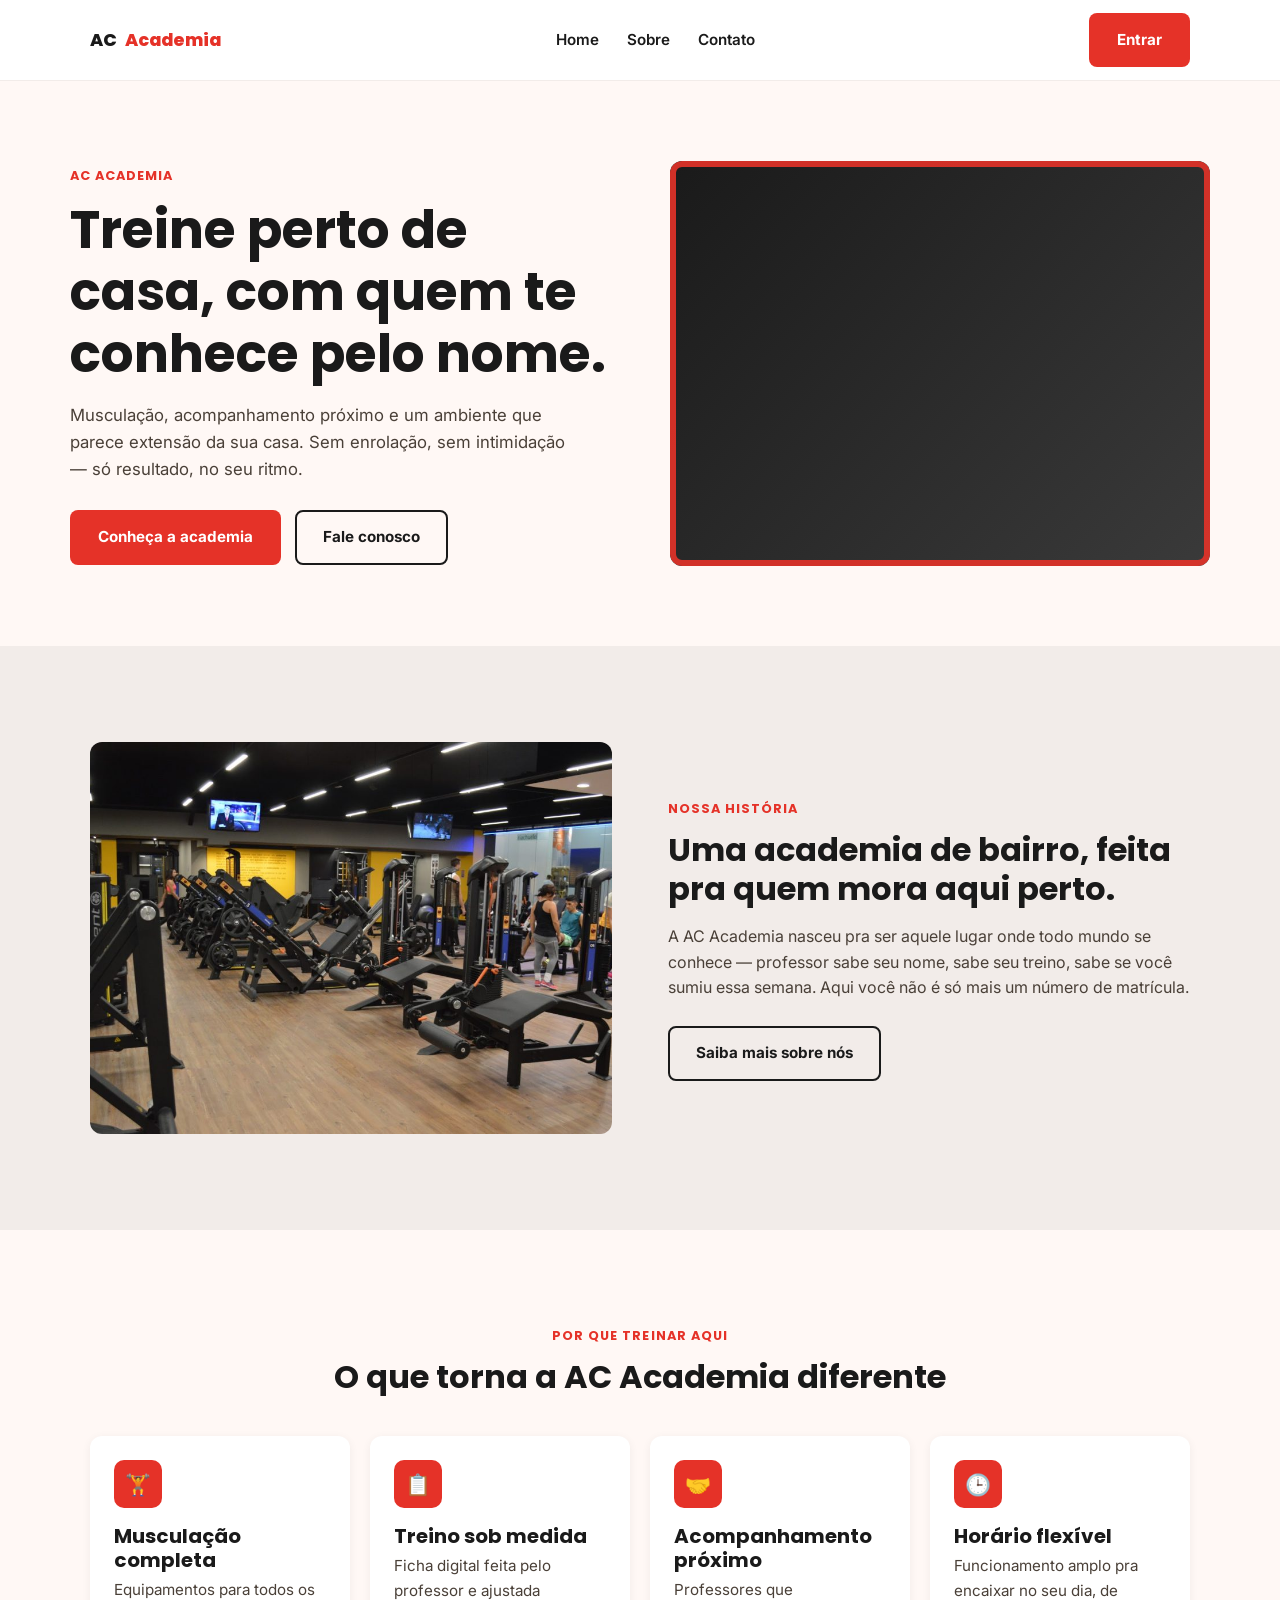
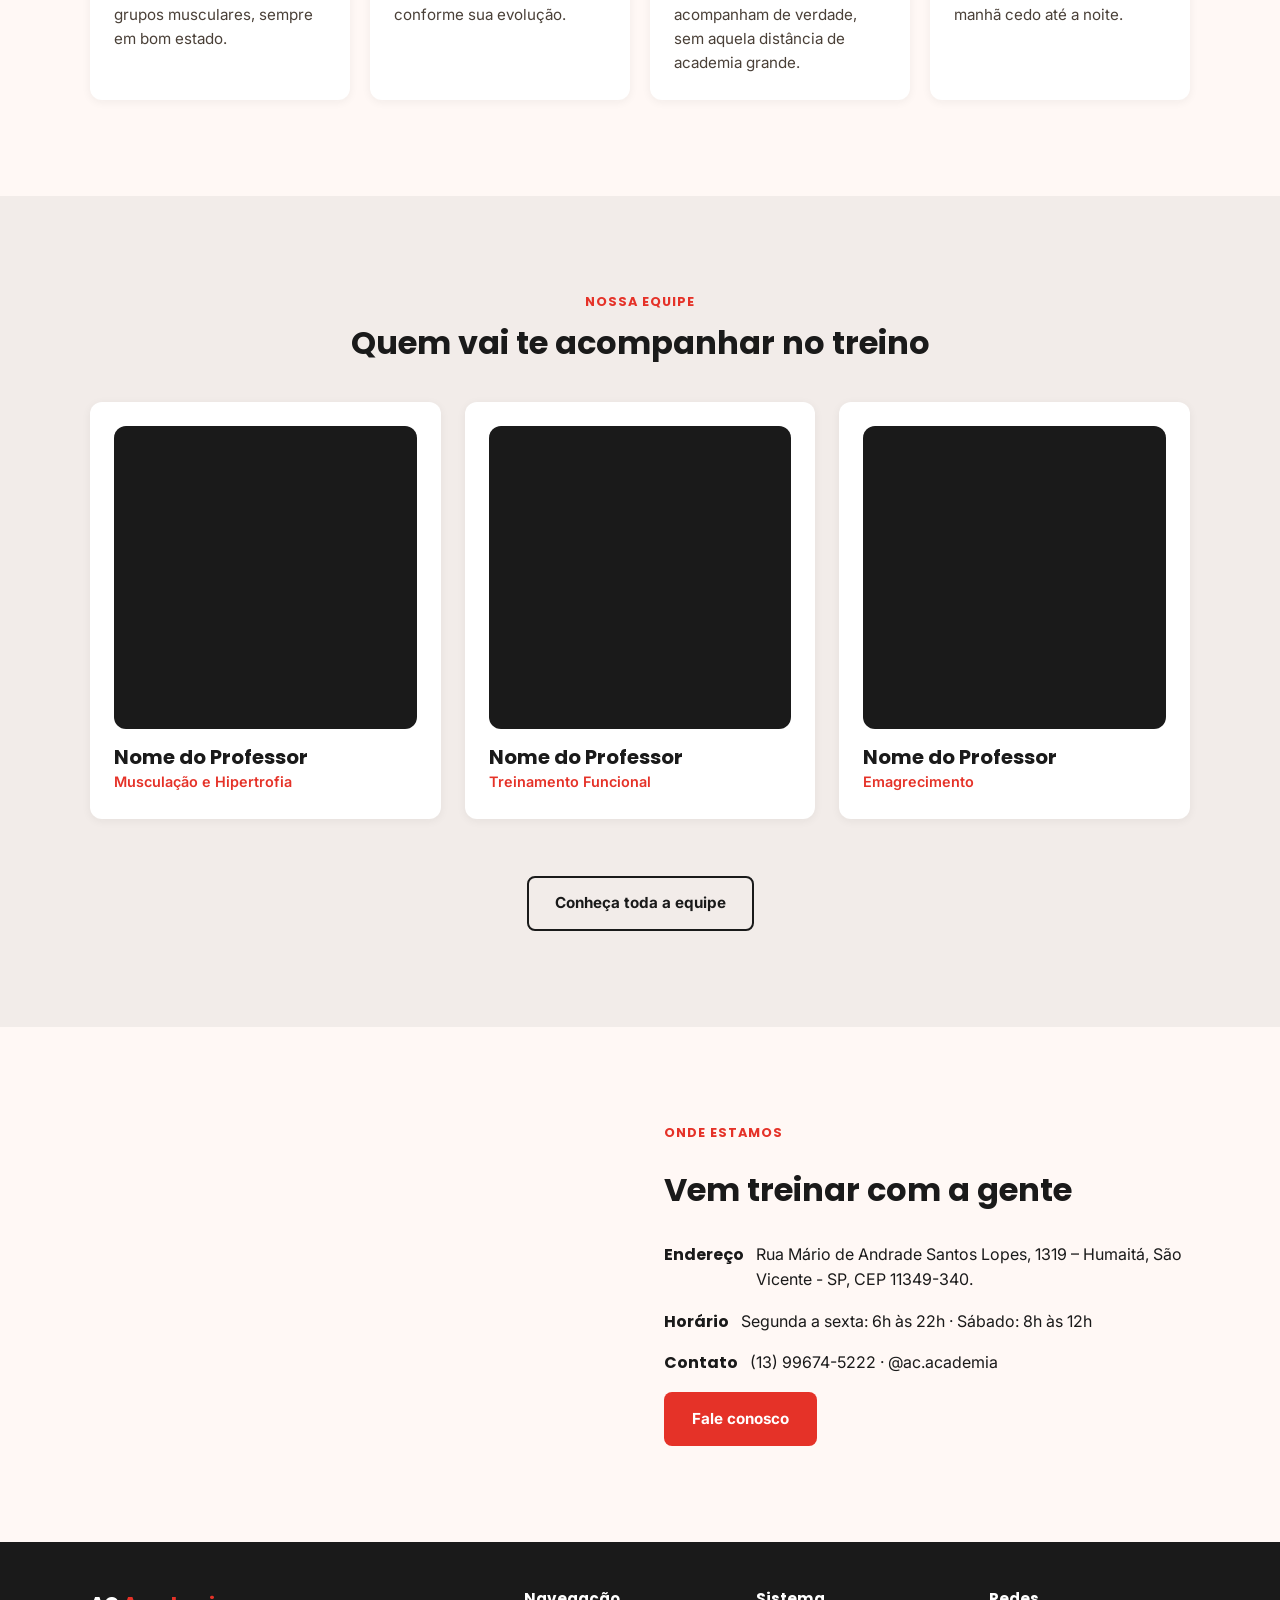
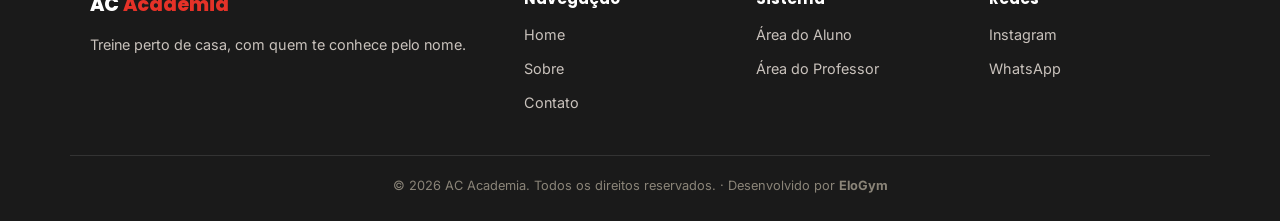
==== commit 60c61538: "Merge branch 'main' of https://github.com/guedez31/elogym" ====
--- a/index.html
+++ b/index.html
@@ -5,12 +5,14 @@
     <meta name="viewport" content="width=device-width, initial-scale=1.0" />
     <title>AC Academia — Treine perto de casa</title>
     <link rel="stylesheet" href="css/style.css" />
+    <link rel="icon" type="image/x-icon" href="favicon.ico" />
   </head>
   <body>
     <!-- HEADER -->
     <header class="header">
       <div class="container header__inner">
         <a href="index.html" class="header__logo">AC <span>Academia</span></a>
+        
 
         <nav class="header__menu">
           <a href="index.html">Home</a>
@@ -165,7 +167,7 @@
       <div class="container local__inner">
         <div class="local__mapa">
           <iframe
-            src="https://www.google.com/maps?q=Academia&output=embed"
+            src="https://www.google.com/maps?q=Rua+Mário+de+Andrade+Santos+Lopes, +1319, +Humaitá, +São+Vicente+-+SP,+11349-340&output=embed"
             loading="lazy"
             referrerpolicy="no-referrer-when-downgrade"
           >
@@ -176,7 +178,7 @@
           <h2>Vem treinar com a gente</h2>
           <div class="local__item">
             <strong>Endereço</strong>
-            <span>Rua Exemplo, 123 — Bairro, Cidade/UF</span>
+            <span>Rua Mário de Andrade Santos Lopes, 1319 – Humaitá, São Vicente - SP, CEP 11349-340.</span>
           </div>
           <div class="local__item">
             <strong>Horário</strong>
@@ -184,7 +186,7 @@
           </div>
           <div class="local__item">
             <strong>Contato</strong>
-            <span>(00) 00000-0000 · @acacademia</span>
+            <span>(13) 99674-5222 · @ac.academia</span>
           </div>
           <a
             href="contato.html"
@@ -221,8 +223,8 @@
         <div>
           <h4>Redes</h4>
           <ul>
-            <li><a href="#">Instagram</a></li>
-            <li><a href="#">WhatsApp</a></li>
+            <li><a href="https://www.instagram.com/ac.academia/">Instagram</a></li>
+            <li><a href="https://wa.me/5513996745222?text=Olá!%20Vim%20pelo%20site%20e%20quero%20saber%20mais%20sobre%20a%20academia." target="_blank" rel="noopener">WhatsApp</a></li>
           </ul>
         </div>
       </div>
--- a/css/style.css
+++ b/css/style.css
@@ -23,7 +23,7 @@
   font-family: "Inter", sans-serif;
   font-size: 1rem;
   line-height: 1.6;
-  color: var(--preto);
+  color: var(--texto);
   background: var(--creme);
   -webkit-font-smoothing: antialiased;
 }
@@ -59,6 +59,15 @@
   --borda: #ddd3cc;
   --branco: #ffffff;
 
+  /* Cores "com significado" (mudam no modo escuro, no fim do arquivo) */
+  --texto: var(--preto);        /* texto principal */
+  --texto-suave: #4a4038;       /* parágrafos */
+  --superficie: var(--branco);  /* fundo de cards, campos e header */
+  --amarelo: #8a6100;           /* status "Em andamento" */
+  --amarelo-claro: #fff4d6;
+  --laranja: #b2510c;           /* status "Vence logo" */
+  --laranja-claro: #ffead9;
+
   --font-titulo: "Poppins", sans-serif;
   --font-corpo: "Inter", sans-serif;
 
@@ -121,7 +130,7 @@
   font-family: var(--font-titulo);
   font-weight: 700;
   line-height: 1.2;
-  color: var(--preto);
+  color: var(--texto);
 }
 
 h1 {
@@ -136,7 +145,7 @@
 }
 
 p {
-  color: #4a4038;
+  color: var(--texto-suave);
 }
 
 .titulo-secao {
@@ -199,22 +208,22 @@
 
 .btn--secundario {
   background: transparent;
-  border-color: var(--preto);
-  color: var(--preto);
+  border-color: var(--texto);
+  color: var(--texto);
 }
 .btn--secundario:hover {
-  background: var(--preto);
-  color: var(--branco);
+  background: var(--texto);
+  color: var(--superficie);
 }
 
 .btn--claro {
-  background: var(--branco);
-  color: var(--preto);
+  background: var(--superficie);
+  color: var(--texto);
 }
 
 /* ---- Cards ---- */
 .card {
-  background: var(--branco);
+  background: var(--superficie);
   border-radius: var(--raio-card);
   padding: 24px;
   box-shadow: 0 2px 10px rgba(26, 26, 26, 0.06);
@@ -227,7 +236,7 @@
   position: sticky;
   top: 0;
   z-index: 100;
-  background: var(--branco);
+  background: var(--superficie);
   border-bottom: 1px solid var(--cinza-claro);
 }
 
@@ -650,7 +659,7 @@
   border-radius: var(--raio);
   font-family: var(--font-corpo);
   font-size: 0.95rem;
-  background: var(--branco);
+  background: var(--superficie);
 }
 
 .contato__inner form textarea {
@@ -730,7 +739,7 @@
 }
 
 .login-card {
-  background: var(--branco);
+  background: var(--superficie);
   border-radius: var(--raio-card);
   padding: 24px;
   box-shadow: 0 2px 10px rgba(26, 26, 26, 0.06);
@@ -745,7 +754,7 @@
   border-radius: var(--raio);
   font-family: var(--font-corpo);
   font-size: 0.95rem;
-  background: var(--branco);
+  background: var(--superficie);
 }
 
 .link-secundario {
@@ -753,7 +762,7 @@
   margin-top: 16px;
   font-size: 0.9rem;
   font-weight: 600;
-  color: var(--preto);
+  color: var(--texto);
   text-decoration: underline;
   text-underline-offset: 3px;
 }
@@ -767,8 +776,8 @@
    Ação de destaque neutra, separada dos botões vermelhos da tabela
    =========================== */
 .btn--exercicio {
-  background: var(--preto);
-  color: var(--branco);
+  background: var(--texto);
+  color: var(--superficie);
 }
 
 .btn--exercicio:hover {
@@ -783,7 +792,7 @@
   text-align: center;
   padding: 12px 16px;
   border-bottom: 2px solid var(--borda);
-  color: var(--preto);
+  color: var(--texto);
   background-color: var(--cinza-claro);
 }
 
@@ -826,15 +835,15 @@
    =========================== */
 .btn--editar {
   background: transparent;
-  color: var(--preto);
-  border: 2px solid var(--preto);
+  color: var(--texto);
+  border: 2px solid var(--texto);
   min-width: 155px;
   justify-content: center;
 }
 
 .btn--editar:hover {
-  background: var(--preto);
-  color: var(--branco);
+  background: var(--texto);
+  color: var(--superficie);
 }
 
 /* ===========================
@@ -866,8 +875,8 @@
   border-radius: var(--raio);
   border: 2px solid var(--borda);
   font-weight: 600;
-  color: var(--preto);
-  background: var(--branco);
+  color: var(--texto);
+  background: var(--superficie);
 }
 
 .aba--ativa {
@@ -942,7 +951,7 @@
   border-radius: var(--raio);
   font-family: var(--font-corpo);
   font-size: 0.95rem;
-  background: var(--branco);
+  background: var(--superficie);
 }
 
 .formulario-exercicio select:focus,
@@ -961,7 +970,7 @@
   text-align: left;
   padding: 12px 16px;
   border-bottom: 2px solid var(--borda);
-  color: var(--preto);
+  color: var(--texto);
   background-color: var(--cinza-claro);
 }
 
@@ -1006,7 +1015,7 @@
   border-radius: var(--raio);
   font-family: var(--font-corpo);
   font-size: 0.95rem;
-  background: var(--branco);
+  background: var(--superficie);
 }
 
 .form-cadastro input:focus,
@@ -1044,7 +1053,7 @@
   border-radius: var(--raio);
   font-family: var(--font-corpo);
   font-size: 0.95rem;
-  background: var(--branco);
+  background: var(--superficie);
   min-width: 200px;
 }
 
@@ -1214,7 +1223,7 @@
   }
 
   .tabela-cards tr {
-    background: var(--branco);
+    background: var(--superficie);
     border: 1px solid var(--cinza-claro);
     border-radius: var(--raio-card);
     padding: 4px 16px;
@@ -1396,7 +1405,7 @@
   border-radius: var(--raio);
   font-family: var(--font-corpo);
   font-size: 0.95rem;
-  background: var(--branco);
+  background: var(--superficie);
 }
 
 .form-novo__campos input:focus,
@@ -1432,7 +1441,7 @@
   border-radius: var(--raio);
   font-family: var(--font-corpo);
   font-size: 0.95rem;
-  background: var(--branco)
+  background: var(--superficie)
     url("data:image/svg+xml,%3Csvg xmlns='http://www.w3.org/2000/svg' viewBox='0 0 24 24' fill='none' stroke='%238a8478' stroke-width='2' stroke-linecap='round'%3E%3Ccircle cx='11' cy='11' r='7'/%3E%3Cpath d='m20 20-3.5-3.5'/%3E%3C/svg%3E")
     no-repeat 14px center / 18px;
 }
@@ -1462,21 +1471,21 @@
   padding: 6px 14px;
   border-radius: 999px;
   border: 1px solid var(--borda);
-  background: var(--branco);
-  color: var(--preto);
+  background: var(--superficie);
+  color: var(--texto);
   font-size: 0.85rem;
   font-weight: 600;
   white-space: nowrap;
 }
 
 .chip:hover {
-  border-color: var(--preto);
+  border-color: var(--texto);
 }
 
 .chip--ativo {
-  background: var(--preto);
-  color: var(--branco);
-  border-color: var(--preto);
+  background: var(--texto);
+  color: var(--superficie);
+  border-color: var(--texto);
 }
 
 /* ===========================
@@ -1633,7 +1642,7 @@
   content: " ▴";
 }
 .item-sigla summary:hover {
-  color: var(--preto);
+  color: var(--texto);
 }
 
 /* Nomes dos alunos em pílulas, cada uma leva pros dados do aluno */
@@ -1653,8 +1662,8 @@
 }
 
 .lista-alunos-sigla a:hover {
-  background: var(--preto);
-  color: var(--branco);
+  background: var(--texto);
+  color: var(--superficie);
 }
 
 /* ---- Modo edição (o JS coloca .item-sigla--editando na linha) ---- */
@@ -1673,7 +1682,7 @@
   border-radius: var(--raio);
   font-family: var(--font-corpo);
   font-size: 0.95rem;
-  background: var(--branco);
+  background: var(--superficie);
 }
 
 .item-sigla__edicao input[type="text"]:focus {
@@ -1866,7 +1875,7 @@
   align-items: center;
   gap: 12px;
   padding: 12px;
-  background: var(--branco);
+  background: var(--superficie);
   border: 1px solid var(--cinza-claro);
   border-radius: var(--raio-card);
   transition: opacity 0.2s ease;
@@ -1879,8 +1888,8 @@
   width: 26px;
   height: 26px;
   border-radius: 50%;
-  background: var(--preto);
-  color: var(--branco);
+  background: var(--texto);
+  color: var(--superficie);
   font-family: var(--font-titulo);
   font-size: 0.8rem;
   font-weight: 700;
@@ -1976,7 +1985,7 @@
   height: 30px;
   border: 2px solid var(--borda);
   border-radius: 8px;
-  background: var(--branco);
+  background: var(--superficie);
   transition:
     background 0.15s ease,
     border-color 0.15s ease;
@@ -2019,7 +2028,7 @@
   padding: 16px;
   border: none;
   border-radius: var(--raio-card);
-  background: var(--branco);
+  background: var(--superficie);
 }
 
 .visualizador::backdrop {
@@ -2046,8 +2055,8 @@
   height: 36px;
   border: none;
   border-radius: 50%;
-  background: var(--preto);
-  color: var(--branco);
+  background: var(--texto);
+  color: var(--superficie);
   font-size: 1.3rem;
   line-height: 1;
 }
@@ -2076,7 +2085,7 @@
 .ficha-impressao__topo {
   padding-bottom: 8px;
   margin-bottom: 16px;
-  border-bottom: 2px solid var(--preto);
+  border-bottom: 2px solid var(--texto);
 }
 
 .ficha-impressao__topo h1 {
@@ -2178,4 +2187,818 @@
   .pagina {
     padding: 0;
   }
-}+}
+/* =====================================================================
+   v2 — PAINEL COM MENU LATERAL, STATUS, VALIDADE, CHECK-IN, FREQUÊNCIA
+   E MODO ESCURO
+   ===================================================================== */
+
+/* ===========================
+   BADGES NOVOS (status do treino)
+   Sem treino (cinza) · Em andamento (amarelo) · Em dia (verde) · Vence logo (laranja) · Vencido (vermelho)
+   =========================== */
+.badge--pendente {
+  background: var(--cinza-claro);
+  color: var(--cinza-texto);
+}
+.badge--andamento {
+  background: var(--amarelo-claro);
+  color: var(--amarelo);
+}
+.badge--alerta {
+  background: var(--laranja-claro);
+  color: var(--laranja);
+}
+.badge--vencido {
+  background: var(--vermelho-claro);
+  color: var(--vermelho-escuro);
+}
+.badge--admin {
+  background: var(--texto);
+  color: var(--superficie);
+}
+.badge--admin::before {
+  display: none;
+}
+
+/* Aviso amarelo (ex: "sua ficha venceu" na tela do aluno) */
+.alert--aviso {
+  background: var(--amarelo-claro);
+  border-color: var(--amarelo-claro);
+  border-left-color: var(--amarelo);
+  color: var(--amarelo);
+}
+.alert--aviso::before {
+  content: "!";
+  background: var(--amarelo);
+}
+
+/* ===========================
+   BOTÃO DO MODO ESCURO (sol/lua)
+   =========================== */
+.tema-toggle {
+  order: 1;
+  margin-left: auto;
+  display: inline-flex;
+  align-items: center;
+  justify-content: center;
+  width: 40px;
+  height: 40px;
+  border-radius: 50%;
+  border: 1px solid var(--borda);
+  background: var(--superficie);
+  color: var(--texto);
+  flex-shrink: 0;
+}
+.tema-toggle:hover {
+  border-color: var(--texto);
+}
+.tema-toggle svg {
+  width: 20px;
+  height: 20px;
+  fill: none;
+  stroke: currentColor;
+  stroke-width: 2;
+  stroke-linecap: round;
+  stroke-linejoin: round;
+}
+.tema-toggle__sol {
+  display: none;
+}
+[data-tema="escuro"] .tema-toggle__lua {
+  display: none;
+}
+[data-tema="escuro"] .tema-toggle__sol {
+  display: block;
+}
+
+/* No header do aluno: ao lado do hambúrguer no celular; antes do "Sair" no computador */
+.header__inner > .tema-toggle {
+  margin-right: 8px;
+}
+@media (min-width: 1024px) {
+  .header__inner > .tema-toggle {
+    order: 4;
+    margin-left: 24px;
+    margin-right: 12px;
+  }
+  .header__inner > .tema-toggle ~ .header__cta {
+    margin-left: 0;
+  }
+}
+
+/* ===========================
+   LAYOUT DO PAINEL DO PROFESSOR (header + menu lateral + conteúdo)
+   Montado pelo includes/layout.php
+   =========================== */
+.header--painel .header__inner--painel {
+  padding: 0 20px;
+}
+
+.header__ferramentas {
+  order: 2;
+  display: flex;
+  align-items: center;
+  gap: 8px;
+}
+.header__ferramentas .tema-toggle {
+  margin: 0;
+}
+
+/* O código antigo do menu mobile faz o header crescer quando abre; aqui o menu é lateral, então o header fica igual */
+@media (max-width: 1023px) {
+  .header--painel.header--aberto .header__inner {
+    flex-wrap: nowrap;
+    height: 64px;
+    padding-bottom: 0;
+  }
+  .header--painel.header--aberto .header__logo {
+    min-height: 0;
+  }
+}
+
+.painel {
+  flex: 1;
+  display: flex;
+  align-items: stretch;
+}
+
+.painel__conteudo {
+  flex: 1;
+  min-width: 0; /* deixa a tabela rolar em vez de esticar a página */
+  width: 100%;
+  max-width: 1240px;
+  margin: 0 auto;
+  padding: 24px 20px 48px;
+}
+
+/* Os cards de formulário já centralizam sozinhos; aqui só tira a margem de cima a mais */
+.painel__conteudo > .card-formulario:first-child {
+  margin-top: 0;
+}
+
+/* ---- Menu lateral ---- */
+.sidebar {
+  display: flex;
+  flex-direction: column;
+  gap: 4px;
+  width: 260px;
+  flex-shrink: 0;
+  padding: 20px 14px;
+  background: var(--superficie);
+  border-right: 1px solid var(--cinza-claro);
+}
+
+.sidebar__usuario {
+  display: flex;
+  align-items: center;
+  gap: 12px;
+  padding: 4px 8px 20px;
+  margin-bottom: 8px;
+  border-bottom: 1px solid var(--cinza-claro);
+  line-height: 1.3;
+}
+.sidebar__usuario strong {
+  display: block;
+  font-size: 0.95rem;
+}
+.sidebar__usuario small {
+  color: var(--cinza-texto);
+  font-size: 0.8rem;
+}
+.sidebar__avatar {
+  display: inline-flex;
+  align-items: center;
+  justify-content: center;
+  width: 40px;
+  height: 40px;
+  border-radius: 50%;
+  background: var(--vermelho);
+  color: var(--branco);
+  font-family: var(--font-titulo);
+  font-weight: 700;
+  flex-shrink: 0;
+}
+
+.sidebar__nav {
+  display: flex;
+  flex-direction: column;
+  gap: 4px;
+}
+
+.sidebar__link {
+  display: flex;
+  align-items: center;
+  gap: 12px;
+  padding: 11px 12px;
+  border-radius: var(--raio);
+  font-weight: 600;
+  font-size: 0.95rem;
+  color: var(--texto);
+  transition: background 0.15s ease;
+}
+.sidebar__link:hover {
+  background: var(--cinza-claro);
+}
+.sidebar__link--ativo,
+.sidebar__link--ativo:hover {
+  background: var(--vermelho-claro);
+  color: var(--vermelho-escuro);
+}
+
+.sidebar__icone {
+  width: 20px;
+  height: 20px;
+  flex-shrink: 0;
+  fill: none;
+  stroke: currentColor;
+  stroke-width: 1.8;
+  stroke-linecap: round;
+  stroke-linejoin: round;
+}
+
+/* "Sair" fica no pé do menu */
+.sidebar__sair {
+  margin-top: auto;
+  color: var(--cinza-texto);
+}
+
+.sidebar__fundo {
+  display: none;
+}
+
+/* Computador: menu fixo na lateral, acompanha a rolagem */
+@media (min-width: 1024px) {
+  .sidebar {
+    position: sticky;
+    top: 80px; /* altura do header */
+    height: calc(100vh - 80px);
+    overflow-y: auto;
+  }
+  .painel__conteudo {
+    padding: 32px 40px 64px;
+  }
+}
+
+/* Celular e tablet: menu escondido à esquerda; o hambúrguer desliza ele pra dentro */
+@media (max-width: 1023px) {
+  .sidebar {
+    position: fixed;
+    top: 64px;
+    bottom: 0;
+    left: 0;
+    z-index: 99;
+    overflow-y: auto;
+    transform: translateX(-100%);
+    transition: transform 0.25s ease;
+    box-shadow: 4px 0 24px rgba(0, 0, 0, 0.12);
+  }
+  .header--aberto ~ .painel .sidebar {
+    transform: none;
+  }
+  .header--aberto ~ .painel .sidebar__fundo {
+    display: block;
+    position: fixed;
+    inset: 64px 0 0 0;
+    z-index: 98;
+    background: rgba(0, 0, 0, 0.4);
+  }
+}
+
+/* ===========================
+   CARDS DE RESUMO (painel e frequência)
+   =========================== */
+.resumo-cards {
+  display: grid;
+  grid-template-columns: repeat(2, 1fr);
+  gap: 12px;
+  margin: 20px 0 24px;
+}
+@media (min-width: 768px) {
+  .resumo-cards {
+    grid-template-columns: repeat(4, 1fr);
+  }
+}
+
+.resumo-card {
+  display: flex;
+  flex-direction: column;
+  gap: 2px;
+  padding: 16px 18px;
+  border-radius: var(--raio-card);
+  background: var(--superficie);
+  border: 2px solid transparent;
+  box-shadow: 0 2px 10px rgba(26, 26, 26, 0.06);
+  transition: border-color 0.15s ease, transform 0.15s ease;
+}
+a.resumo-card:hover {
+  transform: translateY(-2px);
+}
+
+.resumo-card--ativo {
+  border-color: var(--texto);
+}
+
+.resumo-card__numero {
+  font-family: var(--font-titulo);
+  font-size: 1.8rem;
+  font-weight: 800;
+  line-height: 1.1;
+}
+.resumo-card__numero--texto {
+  font-size: 1.3rem;
+  padding: 6px 0 2px;
+}
+.resumo-card__rotulo {
+  font-size: 0.85rem;
+  color: var(--cinza-texto);
+  line-height: 1.3;
+}
+
+/* ===========================
+   TABELA DE ALUNOS (painel)
+   =========================== */
+.tabela-alunos .td-titulo {
+  text-align: left;
+  font-weight: 600;
+}
+.tabela-alunos th:first-child {
+  text-align: left;
+}
+
+.td-validade {
+  font-size: 0.85rem;
+  /*color: var(--cinza-texto);*/ 
+}
+.td-validade--vencido {
+  color: var(--vermelho-escuro);
+  font-weight: 600;
+}
+.td-validade--vencendo {
+  color: var(--laranja);
+  font-weight: 600;
+}
+
+.link-frequencia {
+  text-decoration: underline;
+  text-decoration-color: var(--borda);
+  text-underline-offset: 3px;
+}
+.link-frequencia:hover {
+  color: var(--vermelho);
+}
+
+.texto-alerta {
+  color: var(--vermelho-escuro);
+  font-weight: 600;
+}
+
+.legenda-painel {
+  margin-top: 16px;
+  font-size: 0.85rem;
+  color: var(--cinza-texto);
+}
+.legenda-painel p {
+  margin-bottom: 8px;
+}
+.legenda-painel .badge {
+  font-size: 0.75rem;
+  padding: 2px 8px;
+}
+
+/* Computador: botões lado a lado e mais compactos, nomes sem quebrar linha */
+@media (min-width: 640px) {
+  .tabela-alunos th,
+  .tabela-alunos td {
+    padding: 12px 10px;
+  }
+  .tabela-alunos .td-titulo {
+    white-space: nowrap;
+  }
+  .tabela-alunos .td-acoes .painel-acoes {
+    flex-wrap: nowrap;
+    gap: 8px;
+  }
+  .tabela-alunos .btn {
+    min-width: 0;
+    padding: 8px 14px;
+    white-space: nowrap;
+  }
+}
+
+/* ===========================
+   VALIDADE DA FICHA (montar treino)
+   =========================== */
+.validade-ficha {
+  display: flex;
+  flex-wrap: wrap;
+  align-items: center;
+  justify-content: space-between;
+  gap: 12px 24px;
+  margin: 16px 0 20px;
+  padding: 14px 18px;
+  border-radius: var(--raio-card);
+  background: var(--superficie);
+  border-left: 4px solid var(--verde);
+  box-shadow: 0 2px 10px rgba(26, 26, 26, 0.06);
+}
+.validade-ficha--vencendo {
+  border-left-color: var(--laranja);
+}
+.validade-ficha--vencido {
+  border-left-color: var(--vermelho);
+}
+.validade-ficha--andamento {
+  border-left-color: var(--amarelo);
+}
+
+.validade-ficha__info {
+  display: flex;
+  flex-direction: column;
+  line-height: 1.3;
+}
+.validade-ficha__info span {
+  font-size: 0.9rem;
+  color: var(--cinza-texto);
+}
+.validade-ficha--vencido .validade-ficha__info span {
+  color: var(--vermelho-escuro);
+  font-weight: 600;
+}
+
+.validade-ficha__acoes {
+  display: flex;
+  flex-wrap: wrap;
+  align-items: center;
+  gap: 8px;
+}
+.validade-ficha__data input {
+  padding: 7px 10px;
+  border: 1px solid var(--borda);
+  border-radius: var(--raio);
+  background: var(--superficie);
+  color: var(--texto);
+  font-family: inherit;
+}
+.validade-ficha__ou {
+  font-size: 0.85rem;
+  color: var(--cinza-texto);
+  margin-left: 4px;
+}
+
+/* Aba de treino sem nenhum exercício: bolinha amarela */
+.aba--vazia {
+  position: relative;
+}
+.aba--vazia::after {
+  content: "";
+  position: absolute;
+  top: -4px;
+  right: -4px;
+  width: 12px;
+  height: 12px;
+  border-radius: 50%;
+  background: #f0b400;
+  border: 2px solid var(--superficie);
+}
+
+/* ===========================
+   CHECK-IN (meu treino — aluno)
+   =========================== */
+.checkin {
+  display: flex;
+  flex-wrap: wrap;
+  align-items: center;
+  justify-content: space-between;
+  gap: 16px;
+  margin-top: 20px;
+  padding: 18px 20px;
+  border-radius: var(--raio-card);
+  background: var(--superficie);
+  border: 2px dashed var(--borda);
+  transition: border-color 0.2s ease, box-shadow 0.2s ease;
+}
+.checkin strong {
+  display: block;
+  font-family: var(--font-titulo);
+}
+.checkin span {
+  font-size: 0.9rem;
+  color: var(--cinza-texto);
+}
+.checkin .btn {
+  flex-shrink: 0;
+}
+
+/* Marcou todos os exercícios: o card do check-in chama atenção */
+.checkin--pronto {
+  border-style: solid;
+  border-color: var(--vermelho);
+  box-shadow: 0 0 0 4px var(--vermelho-claro);
+}
+
+/* Check-in já feito hoje */
+.checkin--feito {
+  border-style: solid;
+  border-color: var(--verde);
+  background: var(--verde-claro);
+}
+.checkin--feito strong {
+  color: var(--verde);
+}
+
+@media (max-width: 639px) {
+  .checkin .btn,
+  .checkin form {
+    width: 100%;
+    justify-content: center;
+  }
+}
+
+/* ===========================
+   FREQUÊNCIA — CALENDÁRIO DO ALUNO
+   =========================== */
+.calendario {
+  max-width: 620px;
+}
+
+.calendario__topo {
+  display: flex;
+  align-items: center;
+  justify-content: space-between;
+  margin-bottom: 16px;
+}
+.calendario__topo h3 {
+  margin: 0;
+}
+.calendario__desativado {
+  opacity: 0.3;
+  pointer-events: none;
+}
+
+.calendario__grade {
+  display: grid;
+  grid-template-columns: repeat(7, 1fr);
+  gap: 6px;
+}
+
+.calendario__semana {
+  text-align: center;
+  font-size: 0.75rem;
+  font-weight: 700;
+  color: var(--cinza-texto);
+  text-transform: uppercase;
+  padding-bottom: 4px;
+}
+
+.calendario__dia {
+  position: relative;
+  aspect-ratio: 1;
+  display: flex;
+  flex-direction: column;
+  align-items: center;
+  justify-content: center;
+  border-radius: var(--raio);
+  background: var(--cinza-claro);
+  font-size: 0.85rem;
+  line-height: 1.1;
+}
+.calendario__dia--fora {
+  background: transparent;
+}
+.calendario__dia--futuro {
+  opacity: 0.4;
+}
+.calendario__dia--treinou {
+  background: var(--vermelho);
+  color: var(--branco);
+  font-weight: 700;
+}
+.calendario__dia--hoje {
+  outline: 2px solid var(--texto);
+  outline-offset: 1px;
+}
+.calendario__letra {
+  font-family: var(--font-titulo);
+  font-size: 0.75rem;
+  opacity: 0.85;
+}
+
+.calendario__legenda {
+  display: flex;
+  flex-wrap: wrap;
+  align-items: center;
+  gap: 6px 8px;
+  margin-top: 16px;
+  font-size: 0.85rem;
+  color: var(--cinza-texto);
+}
+.calendario__amostra {
+  display: inline-block;
+  width: 14px;
+  height: 14px;
+  border-radius: 4px;
+  margin-left: 8px;
+}
+.calendario__amostra:first-child {
+  margin-left: 0;
+}
+.calendario__amostra--treinou {
+  background: var(--vermelho);
+}
+.calendario__amostra--hoje {
+  outline: 2px solid var(--texto);
+  outline-offset: -2px;
+}
+
+/* ===========================
+   FREQUÊNCIA — FAIXA DOS ÚLTIMOS 14 DIAS (visão geral)
+   =========================== */
+.faixa-dias {
+  display: inline-flex;
+  gap: 3px;
+}
+.faixa-dias__dia {
+  display: inline-flex;
+  align-items: center;
+  justify-content: center;
+  width: 20px;
+  height: 24px;
+  border-radius: 4px;
+  background: var(--cinza-claro);
+  color: var(--cinza-texto);
+  font-size: 0.65rem;
+  font-weight: 700;
+}
+.faixa-dias__dia--treinou {
+  background: var(--vermelho);
+  color: var(--branco);
+}
+.faixa-dias__dia--hoje {
+  outline: 2px solid var(--texto);
+  outline-offset: 1px;
+}
+@media (max-width: 639px) {
+  .faixa-dias__dia {
+    width: 14px;
+    height: 20px;
+    font-size: 0;
+  }
+}
+
+/* ===========================
+   PROFESSORES (tela do admin)
+   =========================== */
+.linha--inativa td {
+  opacity: 0.55;
+}
+.linha--inativa .td-acoes {
+  opacity: 1;
+}
+
+.redefinir-senha {
+  position: relative;
+}
+.redefinir-senha summary {
+  list-style: none;
+  cursor: pointer;
+}
+.redefinir-senha summary::-webkit-details-marker {
+  display: none;
+}
+.redefinir-senha[open] form {
+  display: flex;
+  gap: 8px;
+  margin-top: 8px;
+}
+.redefinir-senha input {
+  padding: 7px 10px;
+  border: 1px solid var(--borda);
+  border-radius: var(--raio);
+  background: var(--superficie);
+  color: var(--texto);
+  font-family: inherit;
+  min-width: 0;
+}
+@media (min-width: 640px) {
+  .redefinir-senha[open] form {
+    position: absolute;
+    right: 0;
+    top: 100%;
+    z-index: 5;
+    padding: 10px;
+    border-radius: var(--raio);
+    background: var(--superficie);
+    box-shadow: 0 6px 24px rgba(0, 0, 0, 0.15);
+  }
+}
+
+/* ===========================
+   MODO ESCURO
+   O botão sol/lua coloca data-tema="escuro" no <html>; aqui só trocam as variáveis de cor.
+   Fica dentro de @media screen pra o PDF da ficha continuar sempre claro.
+   =========================== */
+@media screen {
+  [data-tema="escuro"] {
+    color-scheme: dark; /* campos de data, barras de rolagem etc. também ficam escuros */
+
+    --texto: #f1ece8;
+    --texto-suave: #d4ccc6;
+    --superficie: #1f1c1b;
+    --creme: #141211;
+    --cinza-claro: #2c2826;
+    --cinza-texto: #a8a09a;
+    --borda: #423c39;
+
+    --vermelho-claro: #3b1a17;
+    --vermelho-escuro: #ff7a70;
+    --verde: #5fcf86;
+    --verde-claro: #16301f;
+    --amarelo: #f3c74f;
+    --amarelo-claro: #3a2f10;
+    --laranja: #ff9d57;
+    --laranja-claro: #3d2413;
+  }
+
+  [data-tema="escuro"] body {
+    background: var(--creme);
+  }
+
+  /* Cores que estavam fixas no CSS antigo */
+  [data-tema="escuro"] .alert--erro {
+    border-color: #5a2420;
+    color: #ffb3ad;
+  }
+  [data-tema="escuro"] .alert--sucesso {
+    border-color: #24462f;
+  }
+  [data-tema="escuro"] .aba--add {
+    color: var(--cinza-texto);
+  }
+  [data-tema="escuro"] .btn--primario:hover,
+  [data-tema="escuro"] .btn--montar:hover {
+    background: #c22a20;
+  }
+  [data-tema="escuro"] .header,
+  [data-tema="escuro"] .sidebar {
+    border-color: var(--cinza-claro);
+  }
+  [data-tema="escuro"] .card,
+  [data-tema="escuro"] .resumo-card,
+  [data-tema="escuro"] .validade-ficha,
+  [data-tema="escuro"] .login-card {
+    box-shadow: 0 2px 10px rgba(0, 0, 0, 0.35);
+  }
+  [data-tema="escuro"] .sidebar {
+    box-shadow: none;
+  }
+  [data-tema="escuro"] input,
+  [data-tema="escuro"] select,
+  [data-tema="escuro"] textarea {
+    color: var(--texto);
+    border-color: var(--borda);
+  }
+  [data-tema="escuro"] input:disabled {
+    background: var(--cinza-claro);
+  }
+  [data-tema="escuro"] .card-exercicio__midia img {
+    background: #fff; /* os GIFs têm fundo branco: mantém o quadro claro pra não parecer recortado */
+  }
+}
+
+/* Botões pequenos das telas novas: sem a largura mínima dos botões da tabela antiga */
+.painel-cabecalho .btn,
+.validade-ficha .btn,
+.calendario__topo .btn,
+.redefinir-senha .btn,
+.tabela-frequencia .btn,
+.checkin--feito .btn {
+  min-width: 0;
+}
+.calendario__topo .btn {
+  width: 44px;
+  justify-content: center;
+  padding: 6px 0;
+  font-size: 1.2rem;
+}
+
+/* Espaço entre o título da página e o conteúdo nas telas do painel */
+.painel__conteudo > .painel-cabecalho {
+  margin-bottom: 20px;
+}
+.painel__conteudo > .painel-cabecalho + .resumo-cards {
+  margin-top: 0;
+}
+
+@media screen {
+  [data-tema="escuro"] .header__toggle span {
+    background: var(--texto);
+  }
+}
+
+/* Validação de CPF em tempo real */
+.cpf-feedback { display: block; font-size: 0.8rem; margin-top: 0.25rem; }
+.cpf-feedback--ok   { color: var(--cor-sucesso, #22c55e); }
+.cpf-feedback--erro { color: var(--cor-erro, #ef4444); }
+input.cpf--valido   { border-color: var(--cor-sucesso, #22c55e); }
+input.cpf--invalido { border-color: var(--cor-erro, #ef4444); }
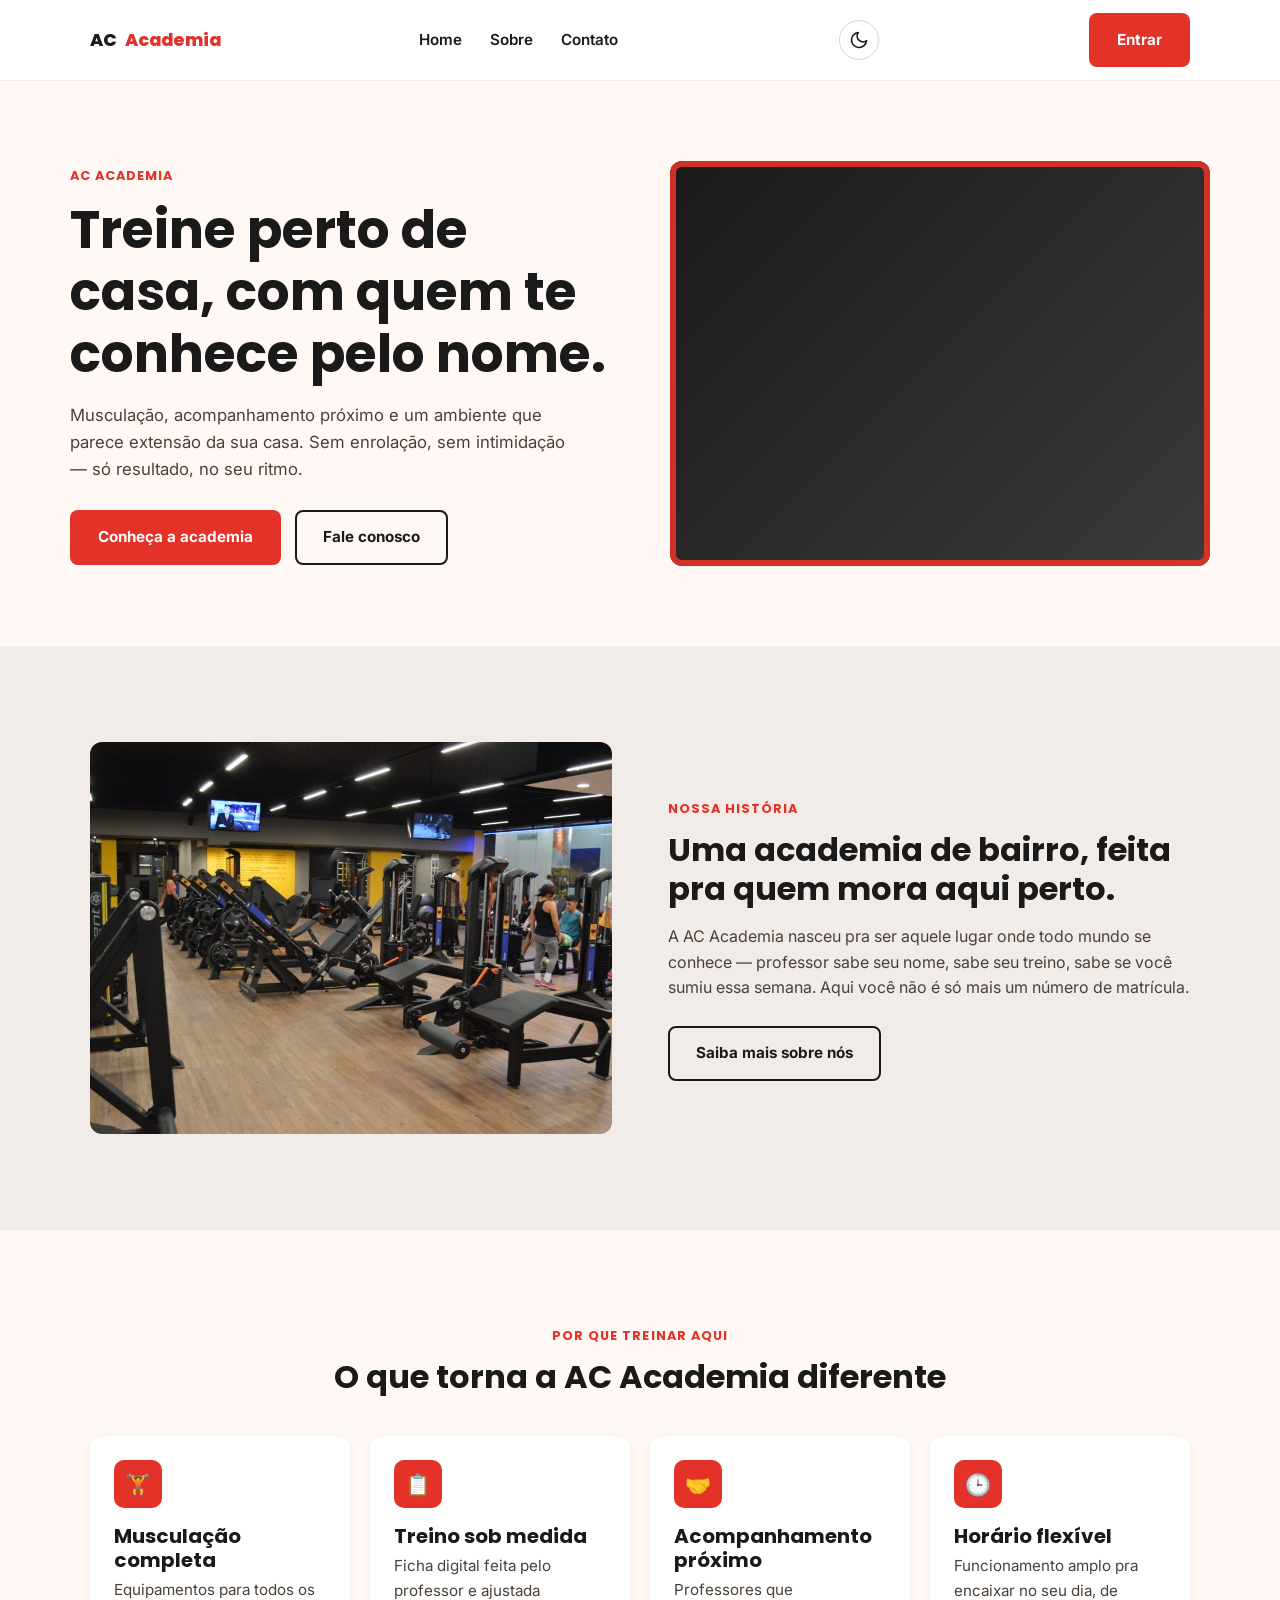
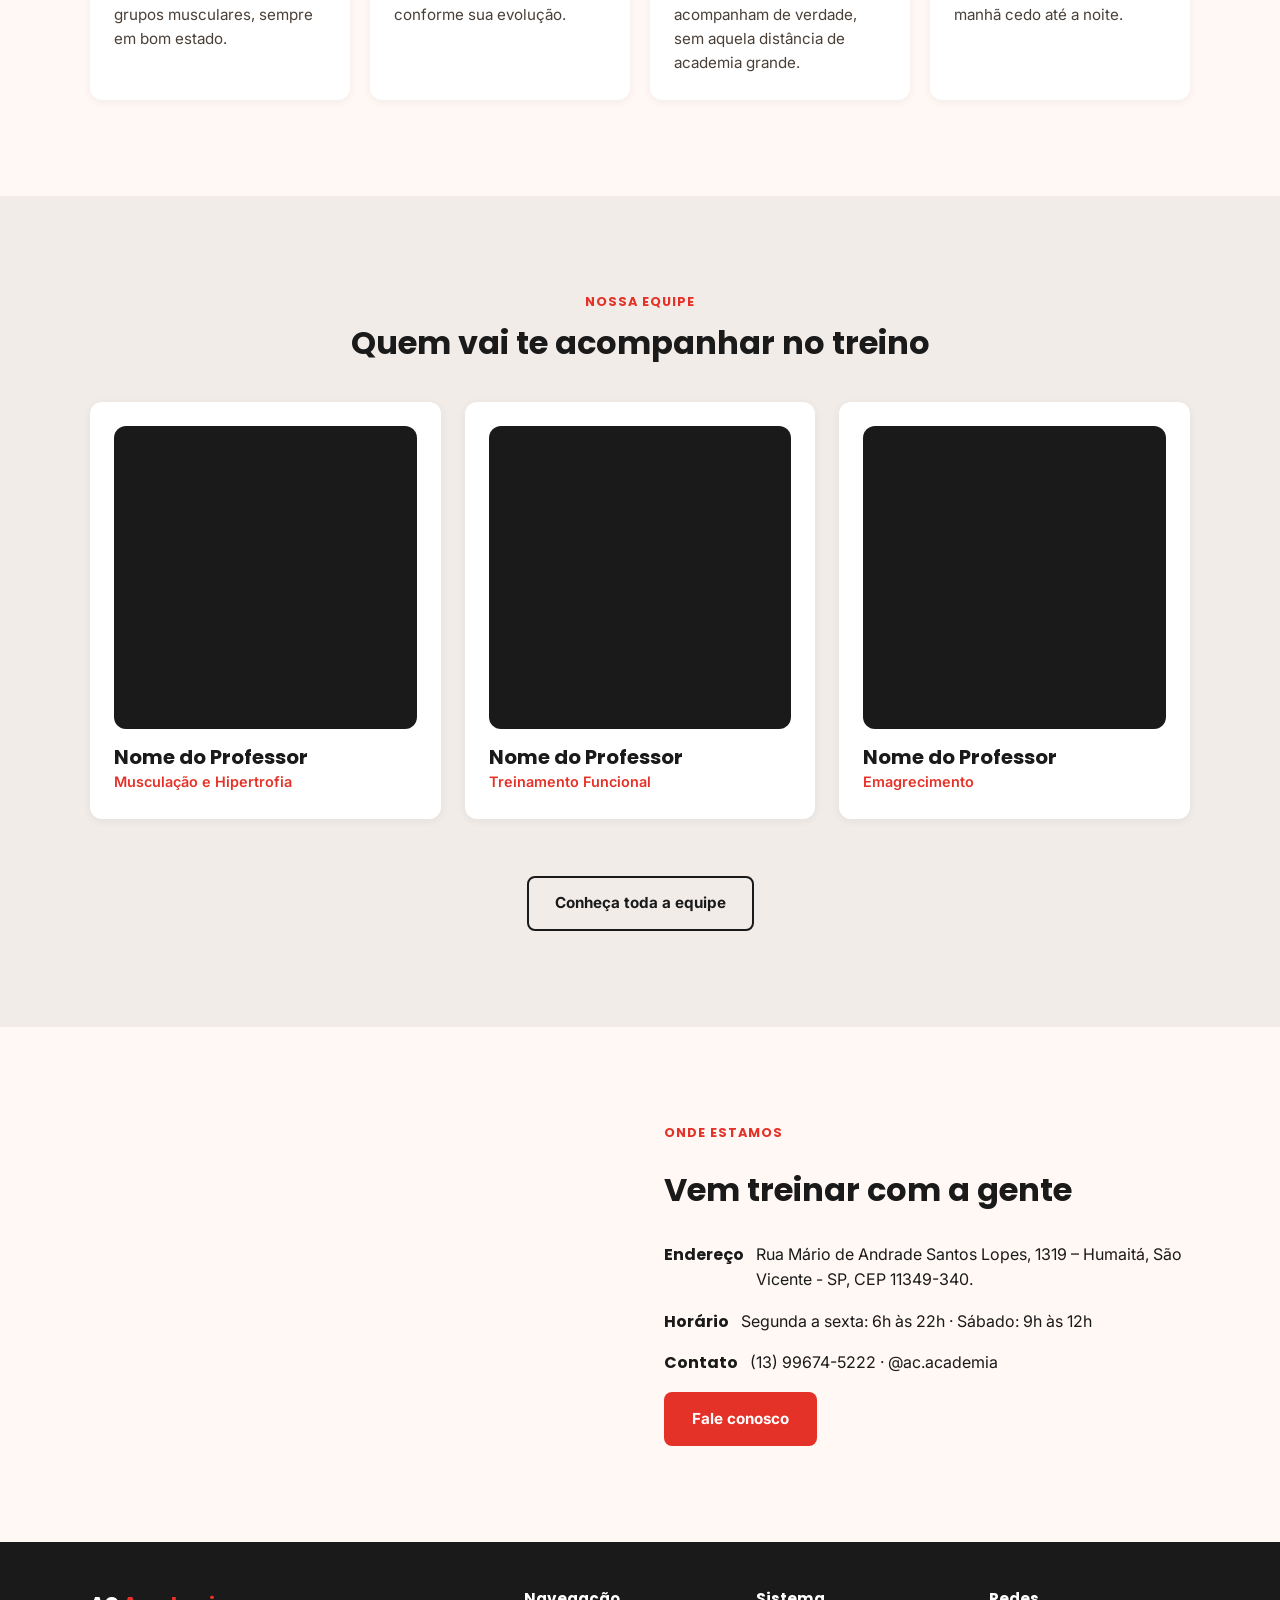
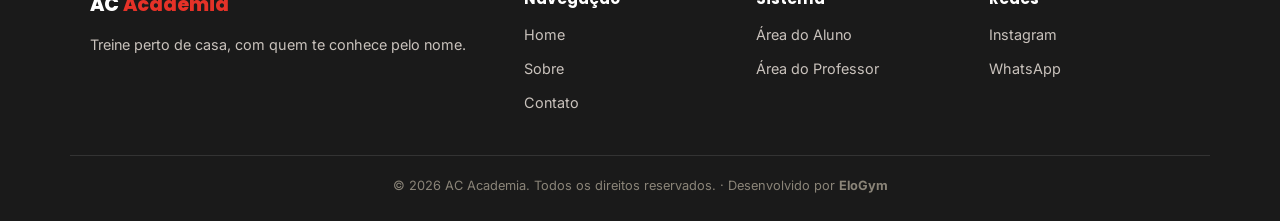
==== commit d2cee5ef: "Home: adiciona botão de modo escuro no header" ====
--- a/index.html
+++ b/index.html
@@ -5,6 +5,16 @@
     <meta name="viewport" content="width=device-width, initial-scale=1.0" />
     <title>AC Academia — Treine perto de casa</title>
     <link rel="stylesheet" href="css/style.css" />
+    <!-- MODO ESCURO: roda antes da página aparecer, pra não piscar branco (mesmo script do includes/layout.php).
+         Usa a escolha salva; se a pessoa nunca escolheu, segue o tema do celular/computador. -->
+    <script>
+      (function () {
+        var tema = null;
+        try { tema = localStorage.getItem("tema"); } catch (e) {}
+        if (!tema && window.matchMedia && window.matchMedia("(prefers-color-scheme: dark)").matches) tema = "escuro";
+        if (tema === "escuro") document.documentElement.setAttribute("data-tema", "escuro");
+      })();
+    </script>
     <link rel="icon" type="image/x-icon" href="favicon.ico" />
   </head>
   <body>
@@ -12,13 +22,18 @@
     <header class="header">
       <div class="container header__inner">
         <a href="index.html" class="header__logo">AC <span>Academia</span></a>
-        
 
         <nav class="header__menu">
           <a href="index.html">Home</a>
           <a href="sobre.html">Sobre</a>
           <a href="contato.html">Contato</a>
         </nav>
+
+        <!-- Botão do modo escuro (mesmo HTML do botao_tema() do includes/layout.php) -->
+        <button type="button" class="tema-toggle" data-tema-toggle aria-label="Alternar modo escuro" title="Modo escuro">
+          <svg class="tema-toggle__lua" viewBox="0 0 24 24" aria-hidden="true"><path d="M21 12.8A9 9 0 1 1 11.2 3a7 7 0 0 0 9.8 9.8z"/></svg>
+          <svg class="tema-toggle__sol" viewBox="0 0 24 24" aria-hidden="true"><circle cx="12" cy="12" r="4.5"/><path d="M12 1.5v2.5M12 20v2.5M4.6 4.6l1.8 1.8M17.6 17.6l1.8 1.8M1.5 12H4M20 12h2.5M4.6 19.4l1.8-1.8M17.6 6.4l1.8-1.8"/></svg>
+        </button>
 
         <a href="login.php" class="btn btn--primario header__cta">Entrar</a>
 
@@ -167,22 +182,28 @@
       <div class="container local__inner">
         <div class="local__mapa">
           <iframe
-            src="https://www.google.com/maps?q=Rua+Mário+de+Andrade+Santos+Lopes, +1319, +Humaitá, +São+Vicente+-+SP,+11349-340&output=embed"
+            src="https://www.google.com/maps/embed?pb=!1m18!1m12!1m3!1d3684.1723627241468!2d-46.45461062461435!3d-23.953677978532298!2m3!1f0!2f0!3f0!3m2!1i1024!2i768!4f13.1!3m3!1m2!1s0x94ce19002da0b2c3%3A0x9956d0719022ccfa!2sAC%20Academia!5e1!3m2!1spt-BR!2sus!4v1794964591736!5m2!1spt-BR!2sus"
+            width="600"
+            height="450"
+            style="border: 0"
+            allowfullscreen=""
             loading="lazy"
-            referrerpolicy="no-referrer-when-downgrade"
-          >
-          </iframe>
+            referrerpolicy="strict-origin-when-cross-origin"
+          ></iframe>
         </div>
         <div class="local__info">
           <span class="eyebrow">Onde estamos</span>
           <h2>Vem treinar com a gente</h2>
           <div class="local__item">
             <strong>Endereço</strong>
-            <span>Rua Mário de Andrade Santos Lopes, 1319 – Humaitá, São Vicente - SP, CEP 11349-340.</span>
+            <span
+              >Rua Mário de Andrade Santos Lopes, 1319 – Humaitá, São Vicente -
+              SP, CEP 11349-340.</span
+            >
           </div>
           <div class="local__item">
             <strong>Horário</strong>
-            <span>Segunda a sexta: 6h às 22h · Sábado: 8h às 12h</span>
+            <span>Segunda a sexta: 6h às 22h · Sábado: 9h às 12h</span>
           </div>
           <div class="local__item">
             <strong>Contato</strong>
@@ -223,13 +244,23 @@
         <div>
           <h4>Redes</h4>
           <ul>
-            <li><a href="https://www.instagram.com/ac.academia/">Instagram</a></li>
-            <li><a href="https://wa.me/5513996745222?text=Olá!%20Vim%20pelo%20site%20e%20quero%20saber%20mais%20sobre%20a%20academia." target="_blank" rel="noopener">WhatsApp</a></li>
+            <li>
+              <a href="https://www.instagram.com/ac.academia/">Instagram</a>
+            </li>
+            <li>
+              <a
+                href="https://wa.me/5513996745222?text=Olá!%20Vim%20pelo%20site%20e%20quero%20saber%20mais%20sobre%20a%20academia."
+                target="_blank"
+                rel="noopener"
+                >WhatsApp</a
+              >
+            </li>
           </ul>
         </div>
       </div>
       <div class="container footer__bottom">
-        © 2026 AC Academia. Todos os direitos reservados. · Desenvolvido por <strong>EloGym</strong>
+        © 2026 AC Academia. Todos os direitos reservados. · Desenvolvido por
+        <strong>EloGym</strong>
       </div>
     </footer>
     <script src="js/script.js"></script>
